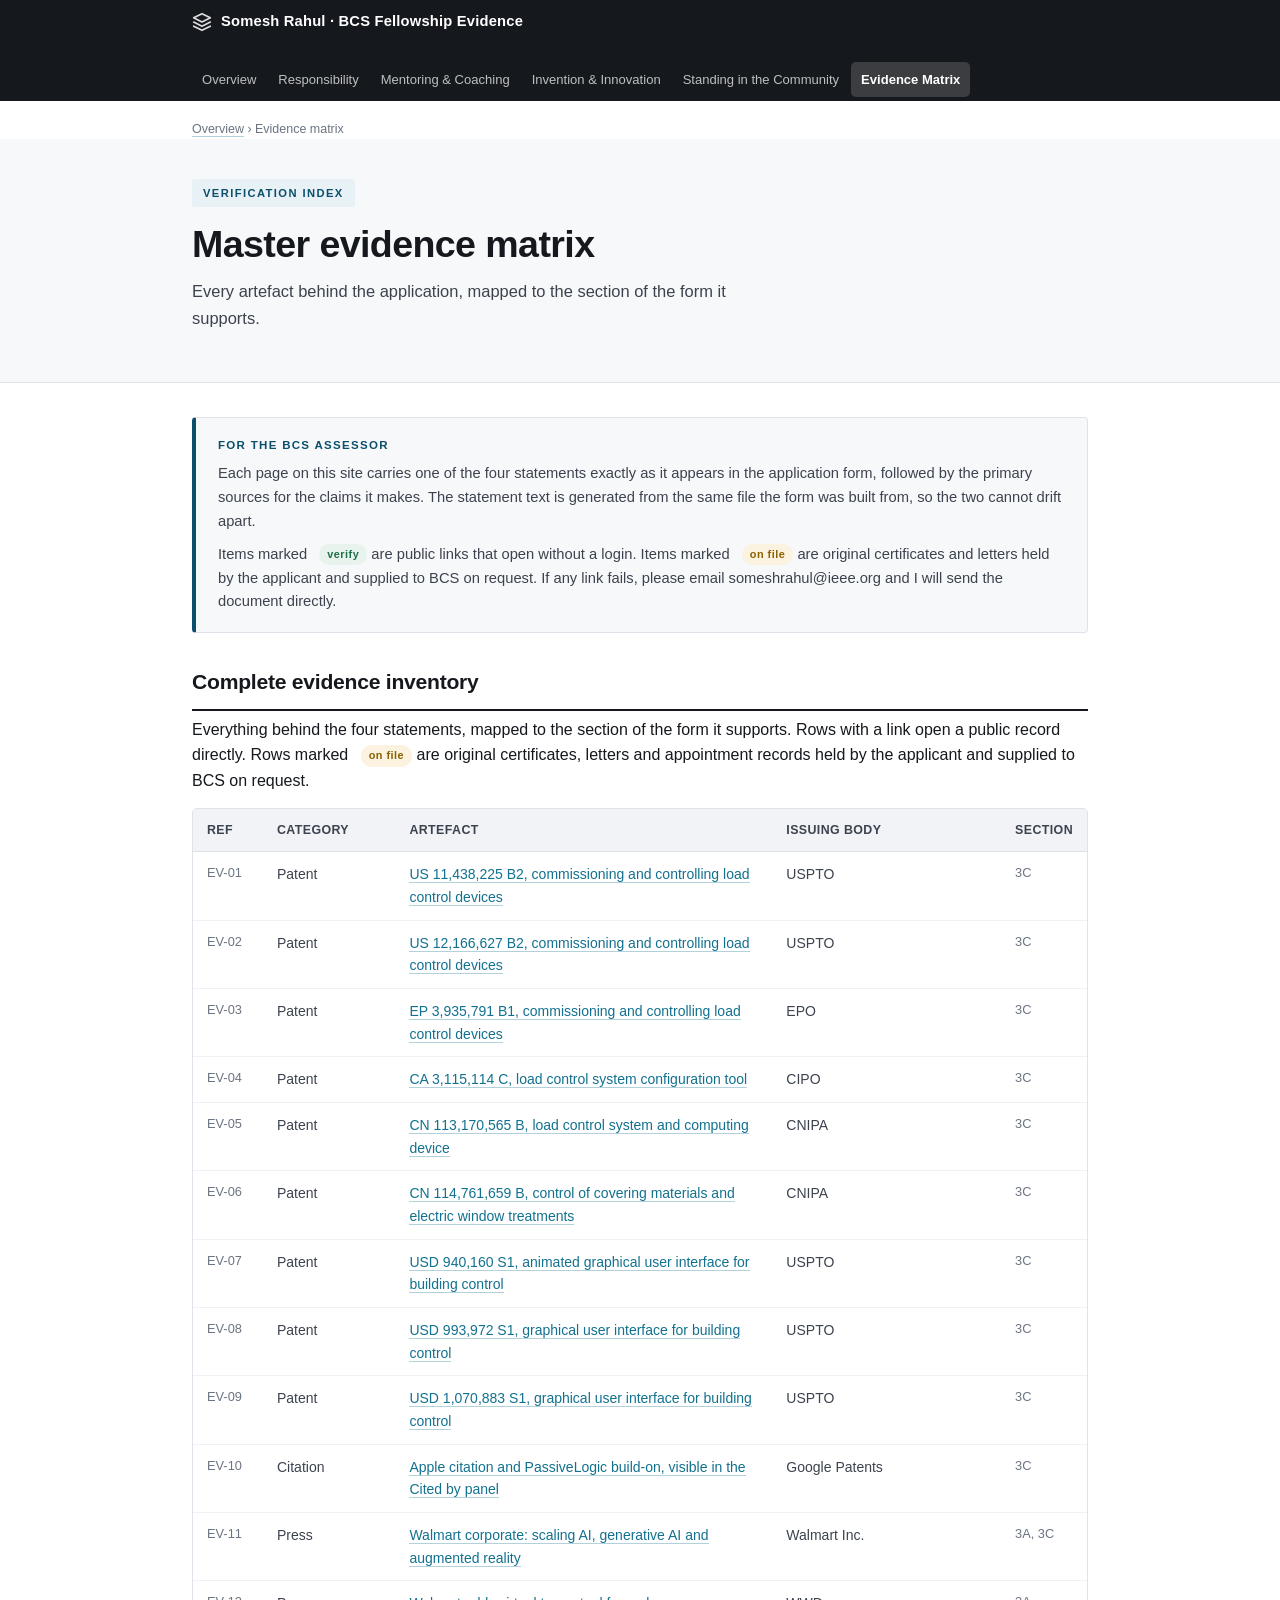
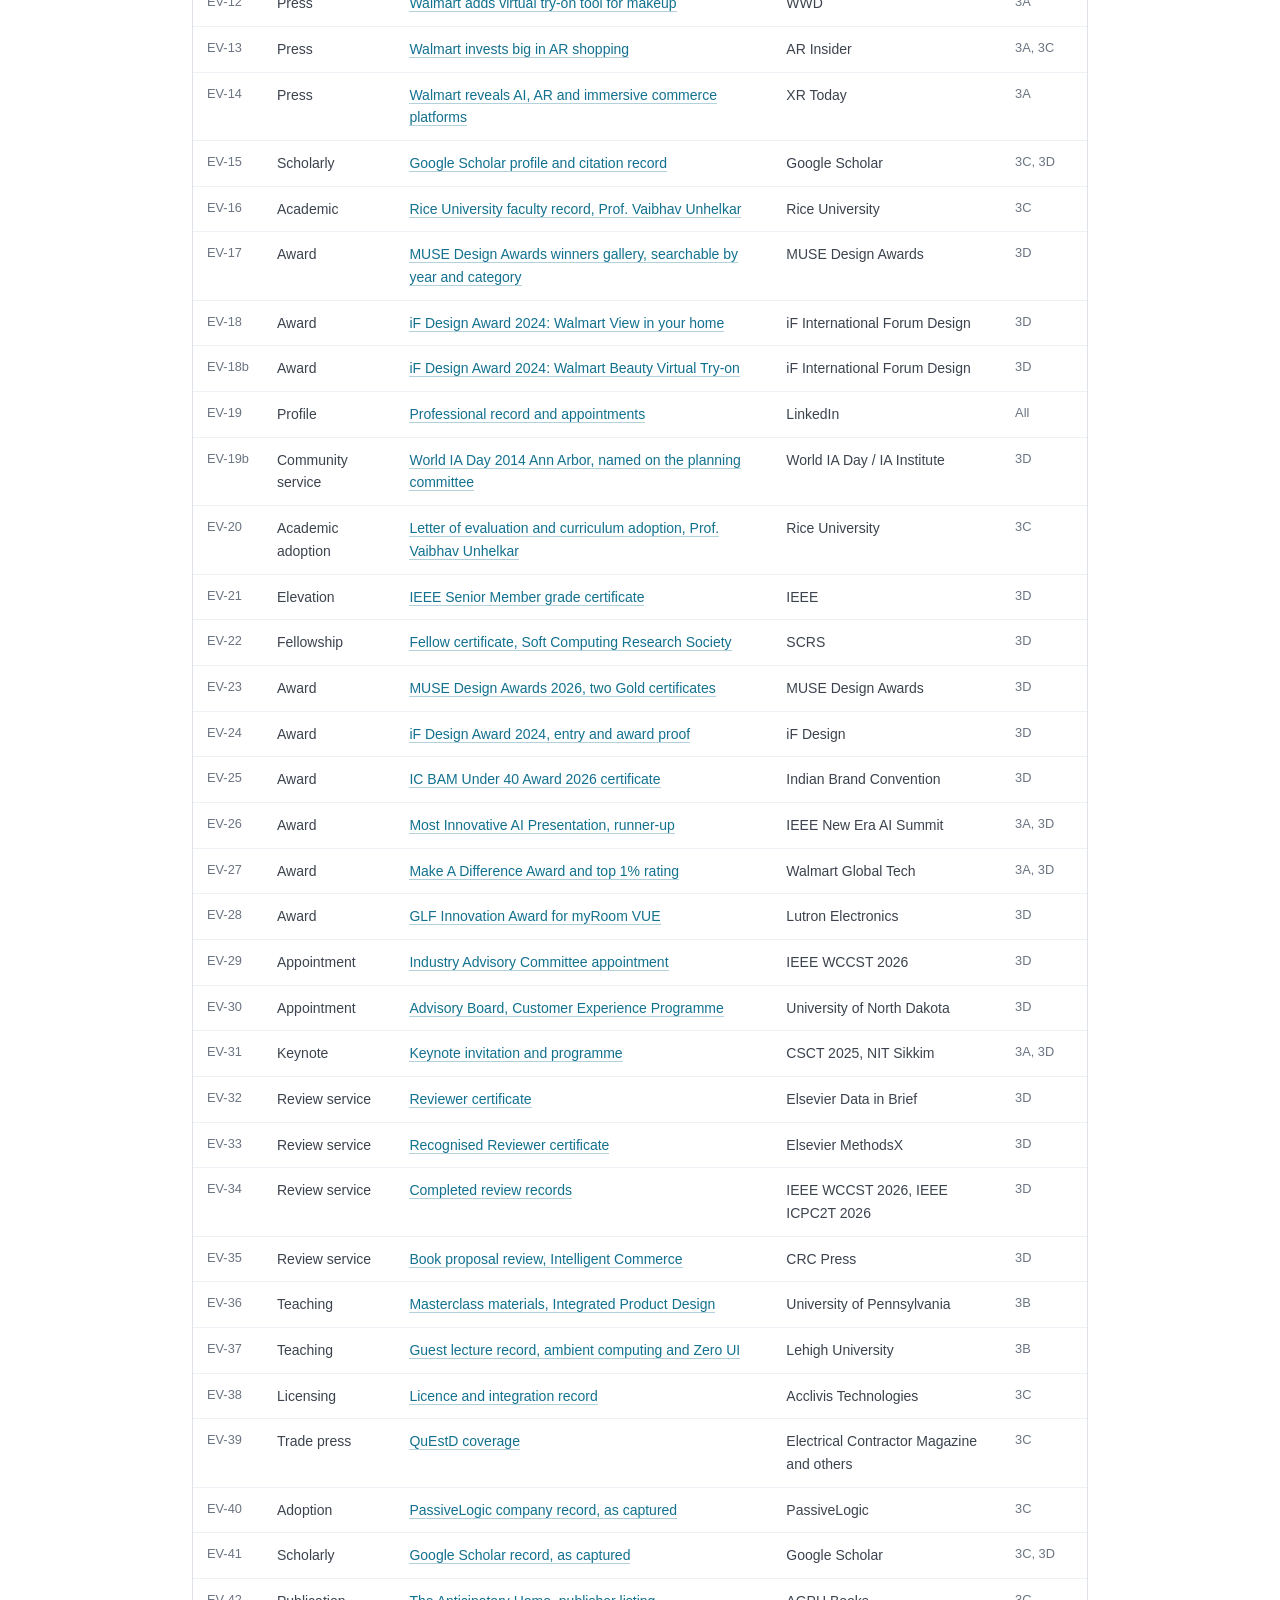
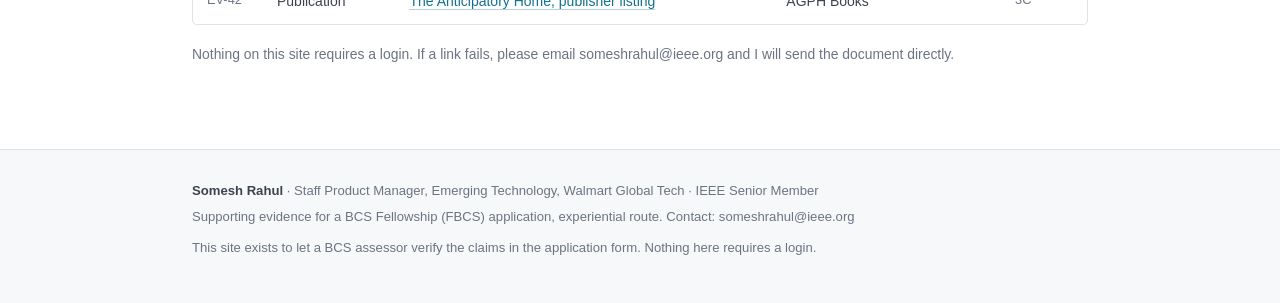
==== evidence-matrix.html @ e8fc7cc1 "Add files via upload" ====
<!DOCTYPE html>
<html lang="en-GB">
<head>
<meta charset="UTF-8">
<meta name="viewport" content="width=device-width, initial-scale=1">
<title>Evidence matrix &mdash; Somesh Rahul | BCS Fellowship Evidence</title>
<meta name="description" content="Supporting evidence for the BCS Fellowship (FBCS) application of Somesh Rahul, experiential route.">
<link rel="stylesheet" href="styles.css">
</head>
<body>
<header>
  <div class="nav">
    <a href="index.html" class="brand">
      <svg width="20" height="20" viewBox="0 0 24 24" fill="none" stroke="currentColor" stroke-width="2" stroke-linecap="round" stroke-linejoin="round"><path d="M12 2L2 7l10 5 10-5-10-5zM2 17l10 5 10-5M2 12l10 5 10-5"/></svg>
      Somesh Rahul &middot; BCS Fellowship Evidence
    </a>
    <ul class="navlinks">
        <li><a href="index.html">Overview</a></li>
        <li><a href="responsibility.html">Responsibility</a></li>
        <li><a href="mentoring.html">Mentoring &amp; Coaching</a></li>
        <li><a href="innovation.html">Invention &amp; Innovation</a></li>
        <li><a href="standing.html">Standing in the Community</a></li>
        <li><a href="evidence-matrix.html" class="active">Evidence Matrix</a></li>
    </ul>
  </div>
</header>
  <div class="wrap"><div class="crumb"><a href="index.html">Overview</a> &rsaquo; Evidence matrix</div></div>
<section class="hero">
  <div class="wrap">
    <span class="eyebrow">Verification index</span>
    <h1>Master evidence matrix</h1>
    <p class="lede">Every artefact behind the application, mapped to the section of the form it supports.</p>
    
    
  </div>
</section>

<main>
  <div class="wrap">
<div class="assessor">
  <h4>For the BCS assessor</h4>
  <p>Each page on this site carries one of the four statements exactly as it appears in the
  application form, followed by the primary sources for the claims it makes. The statement text is
  generated from the same file the form was built from, so the two cannot drift apart.</p>
  <p>Items marked <span class="pill live">verify</span> are public links that open without a login.
  Items marked <span class="pill hold">on file</span> are original certificates and letters held by the
  applicant and supplied to BCS on request. If any link fails, please email someshrahul@ieee.org and I will send the
  document directly.</p>
</div>
<h2>Complete evidence inventory</h2>
<p>Everything behind the four statements, mapped to the section of the form it supports. Rows with a
link open a public record directly. Rows marked <span class="pill hold">on file</span> are original
certificates, letters and appointment records held by the applicant and supplied to BCS on request.</p>
<div class="tablewrap">
  <table>
    <thead><tr><th>Ref</th><th>Category</th><th>Artefact</th><th>Issuing body</th><th>Section</th></tr></thead>
    <tbody>
      <tr><td class="ref">EV-01</td><td>Patent</td><td><a href="https://patents.google.com/patent/US11438225B2/en" rel="noopener">US 11,438,225 B2, commissioning and controlling load control devices</a></td><td>USPTO</td><td class="ref">3C</td></tr>
      <tr><td class="ref">EV-02</td><td>Patent</td><td><a href="https://patents.google.com/patent/US12166627B2/en" rel="noopener">US 12,166,627 B2, commissioning and controlling load control devices</a></td><td>USPTO</td><td class="ref">3C</td></tr>
      <tr><td class="ref">EV-03</td><td>Patent</td><td><a href="https://patents.google.com/patent/EP3935791B1/en" rel="noopener">EP 3,935,791 B1, commissioning and controlling load control devices</a></td><td>EPO</td><td class="ref">3C</td></tr>
      <tr><td class="ref">EV-04</td><td>Patent</td><td><a href="https://patents.google.com/patent/CA3115114C/en" rel="noopener">CA 3,115,114 C, load control system configuration tool</a></td><td>CIPO</td><td class="ref">3C</td></tr>
      <tr><td class="ref">EV-05</td><td>Patent</td><td><a href="https://patents.google.com/patent/CN113170565B/en" rel="noopener">CN 113,170,565 B, load control system and computing device</a></td><td>CNIPA</td><td class="ref">3C</td></tr>
      <tr><td class="ref">EV-06</td><td>Patent</td><td><a href="https://patents.google.com/patent/CN114761659B/en" rel="noopener">CN 114,761,659 B, control of covering materials and electric window treatments</a></td><td>CNIPA</td><td class="ref">3C</td></tr>
      <tr><td class="ref">EV-07</td><td>Patent</td><td><a href="https://patents.google.com/patent/USD940160S1/en" rel="noopener">USD 940,160 S1, animated graphical user interface for building control</a></td><td>USPTO</td><td class="ref">3C</td></tr>
      <tr><td class="ref">EV-08</td><td>Patent</td><td><a href="https://patents.google.com/patent/USD993972S1/en" rel="noopener">USD 993,972 S1, graphical user interface for building control</a></td><td>USPTO</td><td class="ref">3C</td></tr>
      <tr><td class="ref">EV-09</td><td>Patent</td><td><a href="https://patents.google.com/patent/USD1070883S1/en" rel="noopener">USD 1,070,883 S1, graphical user interface for building control</a></td><td>USPTO</td><td class="ref">3C</td></tr>
      <tr><td class="ref">EV-10</td><td>Citation</td><td><a href="https://patents.google.com/patent/US11438225B2/en" rel="noopener">Apple citation and PassiveLogic build-on, visible in the Cited by panel</a></td><td>Google Patents</td><td class="ref">3C</td></tr>
      <tr><td class="ref">EV-11</td><td>Press</td><td><a href="https://corporate.walmart.com/news/2024/10/09/walmart-reveals-plan-for-scaling-artificial-intelligence-generative-ai-augmented-reality-and-immersive-commerce-experiences" rel="noopener">Walmart corporate: scaling AI, generative AI and augmented reality</a></td><td>Walmart Inc.</td><td class="ref">3A, 3C</td></tr>
      <tr><td class="ref">EV-12</td><td>Press</td><td><a href="https://wwd.com/beauty-industry-news/beauty-features/walmart-virtual-try-on-tool-1235860064/" rel="noopener">Walmart adds virtual try-on tool for makeup</a></td><td>WWD</td><td class="ref">3A</td></tr>
      <tr><td class="ref">EV-13</td><td>Press</td><td><a href="https://arinsider.co/2024/07/24/walmart-invests-big-in-ar-shopping/" rel="noopener">Walmart invests big in AR shopping</a></td><td>AR Insider</td><td class="ref">3A, 3C</td></tr>
      <tr><td class="ref">EV-14</td><td>Press</td><td><a href="https://www.xrtoday.com/augmented-reality/walmart-reveals-ai-ar-and-immersive-commerce-platforms/" rel="noopener">Walmart reveals AI, AR and immersive commerce platforms</a></td><td>XR Today</td><td class="ref">3A</td></tr>
      <tr><td class="ref">EV-15</td><td>Scholarly</td><td><a href="https://scholar.google.com/citations?hl=en&amp;user=lOHi43kAAAAJ" rel="noopener">Google Scholar profile and citation record</a></td><td>Google Scholar</td><td class="ref">3C, 3D</td></tr>
      <tr><td class="ref">EV-16</td><td>Academic</td><td><a href="https://profiles.rice.edu/faculty/vaibhav-unhelkar" rel="noopener">Rice University faculty record, Prof. Vaibhav Unhelkar</a></td><td>Rice University</td><td class="ref">3C</td></tr>
      <tr><td class="ref">EV-17</td><td>Award</td><td><a href="https://design.museaward.com/winner.php" rel="noopener">MUSE Design Awards winners gallery, searchable by year and category</a></td><td>MUSE Design Awards</td><td class="ref">3D</td></tr>
      <tr><td class="ref">EV-18</td><td>Award</td><td><a href="https://ifdesign.com/en/winner-ranking/project/walmart-view-in-your-home/638773" rel="noopener">iF Design Award 2024: Walmart View in your home</a></td><td>iF International Forum Design</td><td class="ref">3D</td></tr>
      <tr><td class="ref">EV-18b</td><td>Award</td><td><a href="https://ifdesign.com/en/winner-ranking/project/walmart-beauty-virtual-try-on/640012" rel="noopener">iF Design Award 2024: Walmart Beauty Virtual Try-on</a></td><td>iF International Forum Design</td><td class="ref">3D</td></tr>
      <tr><td class="ref">EV-19</td><td>Profile</td><td><a href="https://www.linkedin.com/in/someshrahul" rel="noopener">Professional record and appointments</a></td><td>LinkedIn</td><td class="ref">All</td></tr>
      <tr><td class="ref">EV-19b</td><td>Community service</td><td><a href="https://worldiaday.org/events/ann-arbor/2014" rel="noopener">World IA Day 2014 Ann Arbor, named on the planning committee</a></td><td>World IA Day / IA Institute</td><td class="ref">3D</td></tr>
      <tr><td class="ref">EV-20</td><td>Academic adoption</td><td><a href="evidence/rice-unhelkar-letter.pdf">Letter of evaluation and curriculum adoption, Prof. Vaibhav Unhelkar</a></td><td>Rice University</td><td class="ref">3C</td></tr>
      <tr><td class="ref">EV-21</td><td>Elevation</td><td><a href="evidence/ieee-senior-member.pdf">IEEE Senior Member grade certificate</a></td><td>IEEE</td><td class="ref">3D</td></tr>
      <tr><td class="ref">EV-22</td><td>Fellowship</td><td><a href="evidence/scrs-fellow.pdf">Fellow certificate, Soft Computing Research Society</a></td><td>SCRS</td><td class="ref">3D</td></tr>
      <tr><td class="ref">EV-23</td><td>Award</td><td><a href="evidence/muse-2026-certificates.pdf">MUSE Design Awards 2026, two Gold certificates</a></td><td>MUSE Design Awards</td><td class="ref">3D</td></tr>
      <tr><td class="ref">EV-24</td><td>Award</td><td><a href="evidence/if-2024-award.pdf">iF Design Award 2024, entry and award proof</a></td><td>iF Design</td><td class="ref">3D</td></tr>
      <tr><td class="ref">EV-25</td><td>Award</td><td><a href="evidence/icbam-under40.pdf">IC BAM Under 40 Award 2026 certificate</a></td><td>Indian Brand Convention</td><td class="ref">3D</td></tr>
      <tr><td class="ref">EV-26</td><td>Award</td><td><a href="evidence/ieee-summit-2025.pdf">Most Innovative AI Presentation, runner-up</a></td><td>IEEE New Era AI Summit</td><td class="ref">3A, 3D</td></tr>
      <tr><td class="ref">EV-27</td><td>Award</td><td><a href="evidence/walmart-mada.pdf">Make A Difference Award and top 1% rating</a></td><td>Walmart Global Tech</td><td class="ref">3A, 3D</td></tr>
      <tr><td class="ref">EV-28</td><td>Award</td><td><a href="evidence/lutron-glf.pdf">GLF Innovation Award for myRoom VUE</a></td><td>Lutron Electronics</td><td class="ref">3D</td></tr>
      <tr><td class="ref">EV-29</td><td>Appointment</td><td><a href="evidence/wccst-appointment.pdf">Industry Advisory Committee appointment</a></td><td>IEEE WCCST 2026</td><td class="ref">3D</td></tr>
      <tr><td class="ref">EV-30</td><td>Appointment</td><td><a href="evidence/und-advisory.pdf">Advisory Board, Customer Experience Programme</a></td><td>University of North Dakota</td><td class="ref">3D</td></tr>
      <tr><td class="ref">EV-31</td><td>Keynote</td><td><a href="evidence/csct-2025-keynote.pdf">Keynote invitation and programme</a></td><td>CSCT 2025, NIT Sikkim</td><td class="ref">3A, 3D</td></tr>
      <tr><td class="ref">EV-32</td><td>Review service</td><td><a href="evidence/elsevier-dib.pdf">Reviewer certificate</a></td><td>Elsevier Data in Brief</td><td class="ref">3D</td></tr>
      <tr><td class="ref">EV-33</td><td>Review service</td><td><a href="evidence/elsevier-methodsx.pdf">Recognised Reviewer certificate</a></td><td>Elsevier MethodsX</td><td class="ref">3D</td></tr>
      <tr><td class="ref">EV-34</td><td>Review service</td><td><a href="evidence/ieee-reviews.pdf">Completed review records</a></td><td>IEEE WCCST 2026, IEEE ICPC2T 2026</td><td class="ref">3D</td></tr>
      <tr><td class="ref">EV-35</td><td>Review service</td><td><a href="evidence/crc-press-review.pdf">Book proposal review, Intelligent Commerce</a></td><td>CRC Press</td><td class="ref">3D</td></tr>
      <tr><td class="ref">EV-36</td><td>Teaching</td><td><a href="evidence/upenn-masterclass.pdf">Masterclass materials, Integrated Product Design</a></td><td>University of Pennsylvania</td><td class="ref">3B</td></tr>
      <tr><td class="ref">EV-37</td><td>Teaching</td><td><a href="evidence/lehigh-lecture.pdf">Guest lecture record, ambient computing and Zero UI</a></td><td>Lehigh University</td><td class="ref">3B</td></tr>
      <tr><td class="ref">EV-38</td><td>Licensing</td><td><a href="evidence/acclivis-licence.pdf">Licence and integration record</a></td><td>Acclivis Technologies</td><td class="ref">3C</td></tr>
      <tr><td class="ref">EV-39</td><td>Trade press</td><td><a href="evidence/questd-coverage.pdf">QuEstD coverage</a></td><td>Electrical Contractor Magazine and others</td><td class="ref">3C</td></tr>
      <tr><td class="ref">EV-40</td><td>Adoption</td><td><a href="evidence/passivelogic-adoption.pdf">PassiveLogic company record, as captured</a></td><td>PassiveLogic</td><td class="ref">3C</td></tr>
      <tr><td class="ref">EV-41</td><td>Scholarly</td><td><a href="evidence/google-scholar.pdf">Google Scholar record, as captured</a></td><td>Google Scholar</td><td class="ref">3C, 3D</td></tr>
      <tr><td class="ref">EV-42</td><td>Publication</td><td><a href="evidence/anticipatory-home-book.pdf">The Anticipatory Home, publisher listing</a></td><td>AGPH Books</td><td class="ref">3C</td></tr>
    </tbody>
  </table>
</div>
<p class="note">Nothing on this site requires a login. If a link fails, please email someshrahul@ieee.org
and I will send the document directly.</p>

  </div>
</main>
<footer>
  <div class="wrap">
    <p><strong>Somesh Rahul</strong> &middot; Staff Product Manager, Emerging Technology, Walmart Global Tech &middot; IEEE Senior Member</p>
    <p>Supporting evidence for a BCS Fellowship (FBCS) application, experiential route. Contact: someshrahul@ieee.org</p>
    <p style="margin-top:9px">This site exists to let a BCS assessor verify the claims in the application form. Nothing here requires a login.</p>
  </div>
</footer>
</body>
</html>
---- styles.css ----
:root{
  --ink:#15181d; --ink-2:#3c434e; --muted:#6b7482;
  --line:#dfe3e9; --line-2:#eef1f5;
  --bg:#ffffff; --bg-2:#f7f8fa; --bg-3:#f1f3f7;
  --accent:#0b4f6c; --accent-2:#12718f; --accent-soft:#e8f1f5;
  --ok:#1f6f4a; --ok-soft:#e7f3ec;
  --warn:#8a6100; --warn-soft:#fbf2df;
  --max:940px;
}
*{box-sizing:border-box;margin:0;padding:0}
html{-webkit-text-size-adjust:100%}
body{
  font-family:-apple-system,BlinkMacSystemFont,"Segoe UI","Helvetica Neue",Arial,sans-serif;
  color:var(--ink); background:var(--bg);
  font-size:16px; line-height:1.62; -webkit-font-smoothing:antialiased;
}
a{color:var(--accent-2);text-decoration:none;border-bottom:1px solid rgba(18,113,143,.32)}
a:hover{border-bottom-color:var(--accent-2)}

/* ---------- header / nav ---------- */
header{background:var(--ink);color:#fff;position:sticky;top:0;z-index:50}
.nav{max-width:var(--max);margin:0 auto;padding:0 22px;display:flex;align-items:center;
  justify-content:space-between;gap:18px;flex-wrap:wrap;min-height:56px}
.brand{color:#fff;font-weight:600;font-size:.92rem;letter-spacing:.2px;border:0;
  display:flex;align-items:center;gap:9px;padding:10px 0}
.brand svg{opacity:.85;flex:none}
.navlinks{list-style:none;display:flex;flex-wrap:wrap;gap:2px;padding-bottom:4px}
.navlinks a{color:rgba(255,255,255,.72);border:0;font-size:.815rem;padding:7px 10px;
  border-radius:5px;display:block;white-space:nowrap}
.navlinks a:hover{color:#fff;background:rgba(255,255,255,.09)}
.navlinks a.active{color:#fff;background:rgba(255,255,255,.16);font-weight:600}

/* ---------- page furniture ---------- */
.wrap{max-width:var(--max);margin:0 auto;padding:0 22px}
.crumb{font-size:.78rem;color:var(--muted);padding:18px 0 0}
.crumb a{color:var(--muted)}
main{padding-bottom:64px}

.hero{background:var(--bg-2);border-bottom:1px solid var(--line);padding:40px 0 36px;margin-bottom:34px}
.hero .wrap{max-width:var(--max)}
.eyebrow{display:inline-block;font-size:.7rem;font-weight:700;letter-spacing:1.4px;
  text-transform:uppercase;color:var(--accent);background:var(--accent-soft);
  padding:5px 11px;border-radius:3px;margin-bottom:16px}
h1{font-size:2.35rem;line-height:1.14;font-weight:650;letter-spacing:-.6px;margin-bottom:12px}
.hero p.lede{font-size:1.03rem;color:var(--ink-2);max-width:66ch}
.hero p.sub{font-size:.9rem;color:var(--muted);margin-top:12px;max-width:70ch}

h2{font-size:1.32rem;font-weight:650;letter-spacing:-.25px;margin:40px 0 6px;
  padding-bottom:9px;border-bottom:2px solid var(--ink)}
h2:first-of-type{margin-top:0}
h3{font-size:1.02rem;font-weight:650;margin:26px 0 8px}
p{margin-bottom:14px}
.note{font-size:.87rem;color:var(--muted);margin:-2px 0 20px}

/* ---------- assessor strip ---------- */
.assessor{border:1px solid var(--line);border-left:4px solid var(--accent);
  background:var(--bg-2);padding:18px 22px;border-radius:4px;margin-bottom:32px}
.assessor h4{font-size:.72rem;letter-spacing:1.3px;text-transform:uppercase;
  color:var(--accent);margin-bottom:8px;font-weight:700}
.assessor p{font-size:.92rem;margin-bottom:0;color:var(--ink-2)}
.assessor p + p{margin-top:9px}

/* ---------- badges / stats ---------- */
.badges{display:flex;flex-wrap:wrap;gap:7px;margin-top:20px}
.badge{font-size:.755rem;background:#fff;border:1px solid var(--line);
  color:var(--ink-2);padding:5px 11px;border-radius:20px;white-space:nowrap}
.stats{display:grid;grid-template-columns:repeat(auto-fit,minmax(150px,1fr));
  gap:1px;background:var(--line);border:1px solid var(--line);border-radius:4px;
  overflow:hidden;margin:0 0 34px}
.stat{background:#fff;padding:20px 16px;text-align:center}
.stat b{display:block;font-size:1.55rem;font-weight:650;color:var(--accent);letter-spacing:-.5px}
.stat span{display:block;font-size:.755rem;color:var(--muted);margin-top:5px;line-height:1.42}

/* ---------- STAR statement box ---------- */
.star{border:1px solid var(--line);border-radius:5px;overflow:hidden;margin-bottom:12px}
.star-head{background:var(--ink);color:#fff;padding:11px 20px;font-size:.75rem;
  letter-spacing:1.2px;text-transform:uppercase;font-weight:700;
  display:flex;justify-content:space-between;gap:12px;flex-wrap:wrap}
.star-head span{font-weight:400;letter-spacing:.4px;text-transform:none;
  color:rgba(255,255,255,.62);font-size:.78rem}
.star-body{padding:6px 22px 20px}
.star-body h5{font-size:.71rem;letter-spacing:1.3px;text-transform:uppercase;
  color:var(--accent);font-weight:700;margin:20px 0 7px}
.star-body p{margin-bottom:11px;font-size:.955rem;color:var(--ink-2)}
.star-body p:last-child{margin-bottom:0}

/* ---------- cards ---------- */
.cards{display:grid;grid-template-columns:repeat(2,1fr);gap:16px;margin-bottom:8px}
@media (max-width:700px){.cards{grid-template-columns:1fr}}
.card{border:1px solid var(--line);border-radius:5px;padding:20px;display:flex;
  flex-direction:column;justify-content:space-between;background:#fff}
.card .tag{font-size:.68rem;font-weight:700;letter-spacing:1.1px;text-transform:uppercase;color:var(--accent)}
.card h3{margin:7px 0 9px;font-size:1.08rem}
.card p{font-size:.895rem;color:var(--ink-2);margin-bottom:16px}
.btn{display:inline-block;background:var(--ink);color:#fff;border:0;font-size:.8rem;
  font-weight:600;padding:9px 15px;border-radius:4px;align-self:flex-start}
.btn:hover{background:var(--accent);color:#fff}

/* ---------- tables ---------- */
.tablewrap{overflow-x:auto;border:1px solid var(--line);border-radius:5px;margin-bottom:20px}
table{border-collapse:collapse;width:100%;min-width:640px;font-size:.875rem}
th{background:var(--bg-3);text-align:left;font-weight:650;padding:11px 14px;
  border-bottom:1px solid var(--line);white-space:nowrap;font-size:.775rem;
  letter-spacing:.4px;text-transform:uppercase;color:var(--ink-2)}
td{padding:11px 14px;border-bottom:1px solid var(--line-2);vertical-align:top;color:var(--ink-2)}
tr:last-child td{border-bottom:0}
tr:hover td{background:var(--bg-2)}
td.ref{font-variant-numeric:tabular-nums;white-space:nowrap;color:var(--muted);font-size:.8rem}

/* ---------- evidence list ---------- */
ul.ev{list-style:none;margin-bottom:20px}
ul.ev li{padding:11px 0 11px 26px;border-bottom:1px solid var(--line-2);position:relative;font-size:.925rem}
ul.ev li:last-child{border-bottom:0}
ul.ev li:before{content:"";position:absolute;left:6px;top:1.05em;width:6px;height:6px;
  border-radius:50%;background:var(--accent-2)}
ul.ev li.pending:before{background:#c9ced6}
.pill{display:inline-block;font-size:.68rem;font-weight:700;letter-spacing:.5px;
  padding:2px 8px;border-radius:11px;margin-left:8px;vertical-align:1px;white-space:nowrap}
.pill.live{background:var(--ok-soft);color:var(--ok)}
.pill.file{background:var(--accent-soft);color:var(--accent)}
.pill.hold{background:var(--warn-soft);color:var(--warn)}

ul.plain{margin:0 0 18px 20px}
ul.plain li{margin-bottom:7px;font-size:.94rem;color:var(--ink-2)}

footer{border-top:1px solid var(--line);background:var(--bg-2);padding:30px 0 40px;
  font-size:.82rem;color:var(--muted)}
footer strong{color:var(--ink-2)}
footer p{margin-bottom:5px}

@media (max-width:640px){
  h1{font-size:1.75rem}
  .hero{padding:28px 0 26px}
  body{font-size:15px}
  .star-body{padding:6px 16px 18px}
}
@media print{
  header,footer,.btn{display:none}
  body{font-size:11pt}
  a{color:var(--ink);border:0}
  .star,.tablewrap{break-inside:avoid}
}
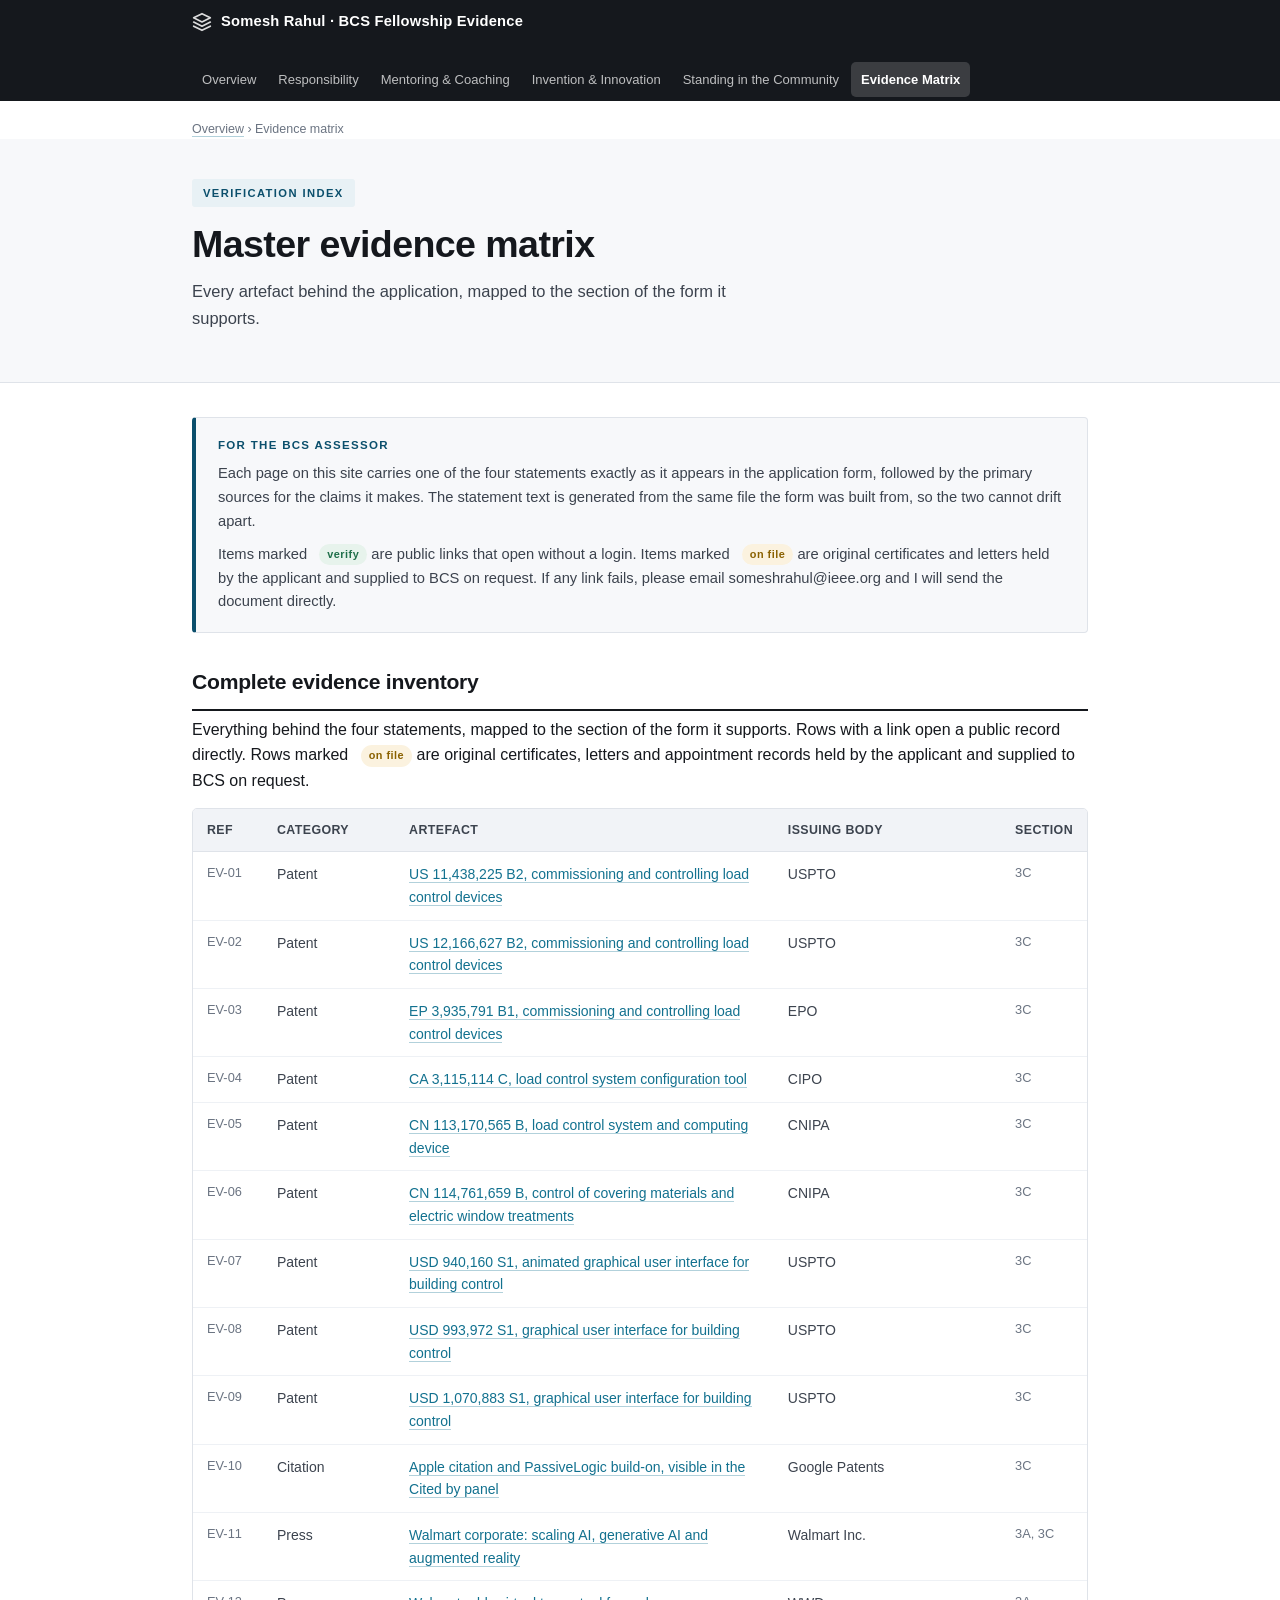
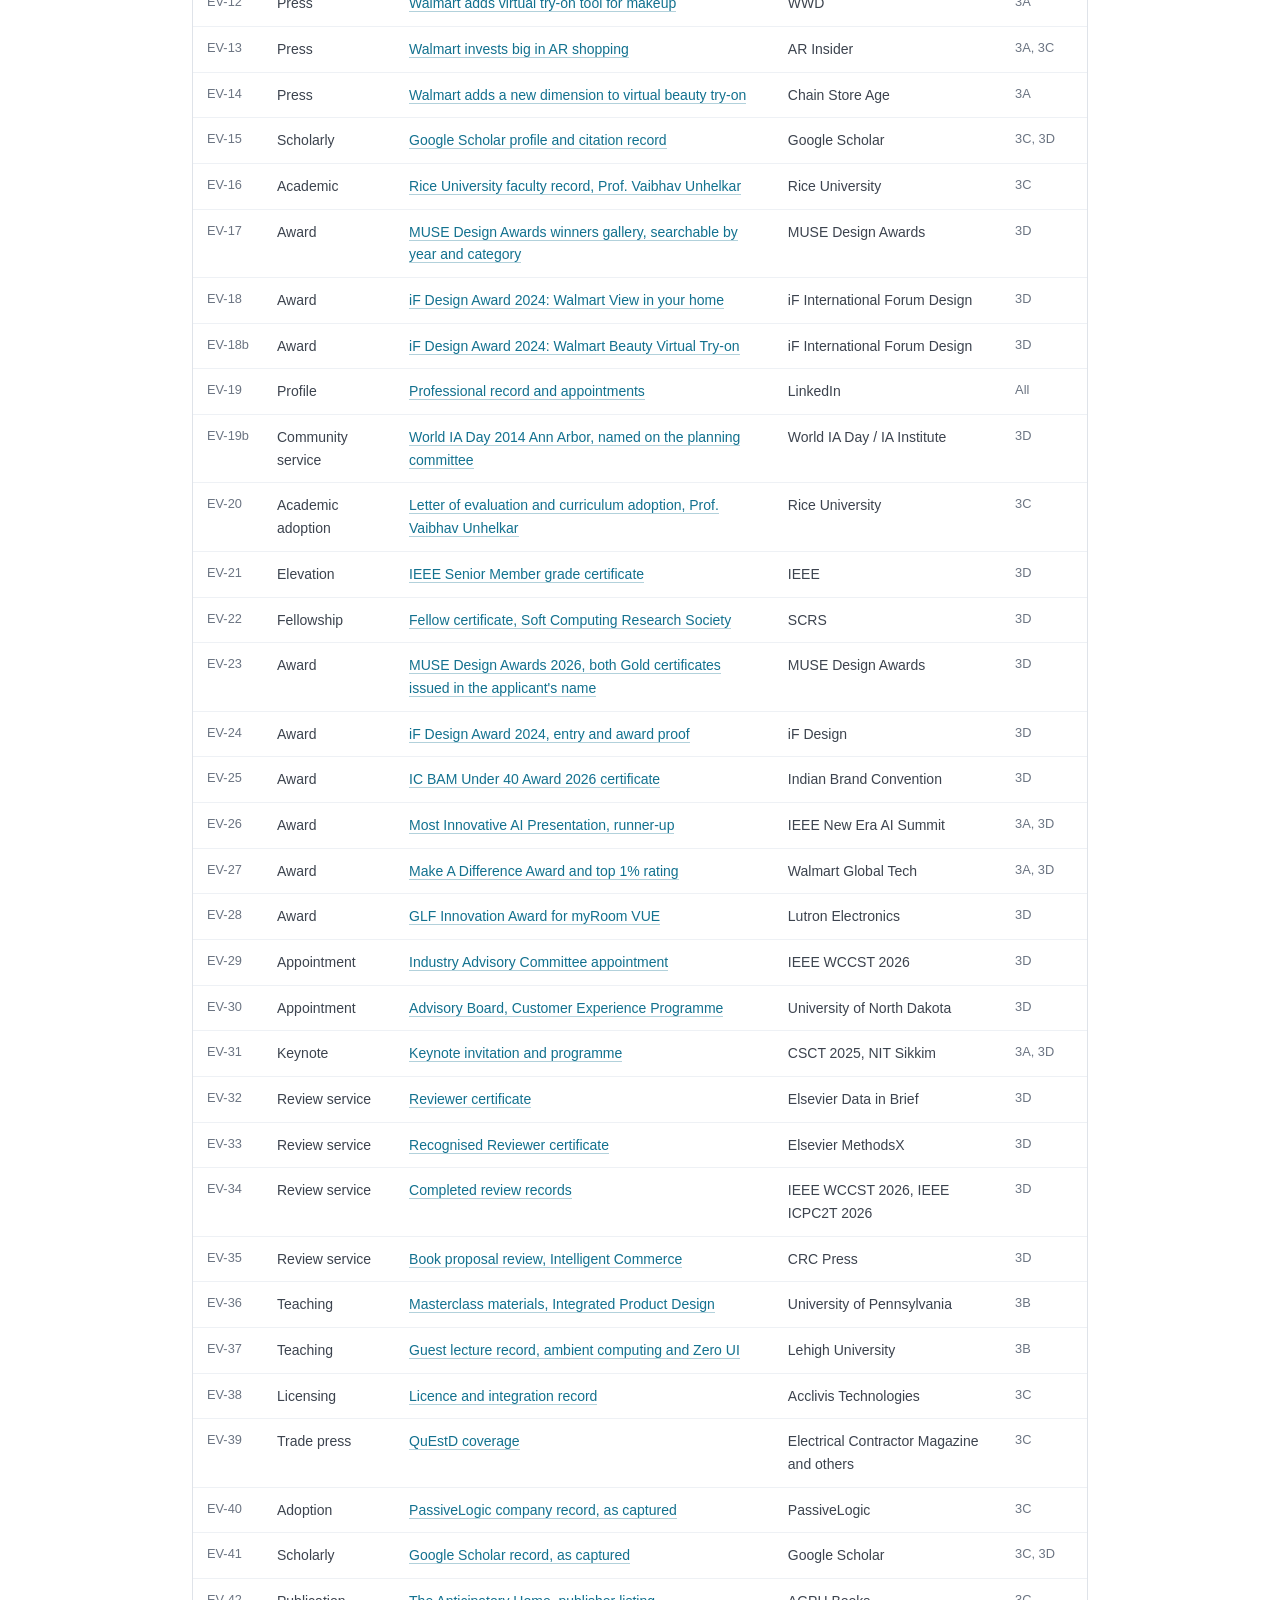
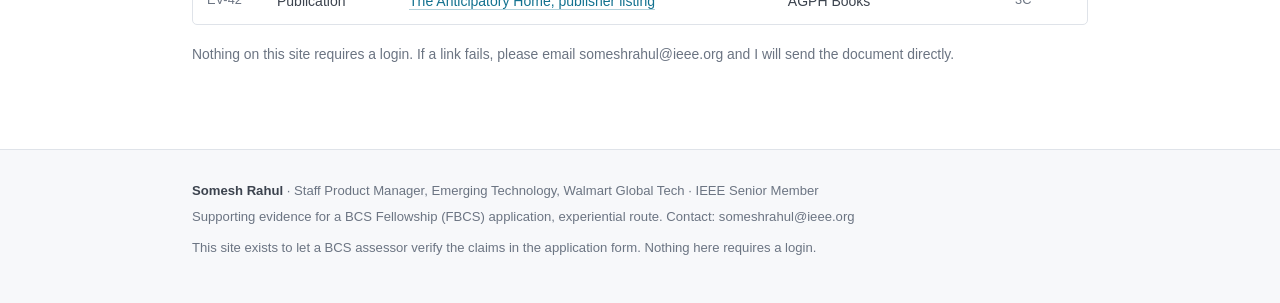
==== commit a8a3cc49: "Add files via upload" ====
--- a/evidence-matrix.html
+++ b/evidence-matrix.html
@@ -26,11 +26,14 @@
 </header>
   <div class="wrap"><div class="crumb"><a href="index.html">Overview</a> &rsaquo; Evidence matrix</div></div>
 <section class="hero">
-  <div class="wrap">
+  <div class="wrap ">
+    <div class="hero-text">
     <span class="eyebrow">Verification index</span>
     <h1>Master evidence matrix</h1>
     <p class="lede">Every artefact behind the application, mapped to the section of the form it supports.</p>
     
+    
+    </div>
     
   </div>
 </section>
@@ -68,7 +71,7 @@
       <tr><td class="ref">EV-11</td><td>Press</td><td><a href="https://corporate.walmart.com/news/2024/10/09/walmart-reveals-plan-for-scaling-artificial-intelligence-generative-ai-augmented-reality-and-immersive-commerce-experiences" rel="noopener">Walmart corporate: scaling AI, generative AI and augmented reality</a></td><td>Walmart Inc.</td><td class="ref">3A, 3C</td></tr>
       <tr><td class="ref">EV-12</td><td>Press</td><td><a href="https://wwd.com/beauty-industry-news/beauty-features/walmart-virtual-try-on-tool-1235860064/" rel="noopener">Walmart adds virtual try-on tool for makeup</a></td><td>WWD</td><td class="ref">3A</td></tr>
       <tr><td class="ref">EV-13</td><td>Press</td><td><a href="https://arinsider.co/2024/07/24/walmart-invests-big-in-ar-shopping/" rel="noopener">Walmart invests big in AR shopping</a></td><td>AR Insider</td><td class="ref">3A, 3C</td></tr>
-      <tr><td class="ref">EV-14</td><td>Press</td><td><a href="https://www.xrtoday.com/augmented-reality/walmart-reveals-ai-ar-and-immersive-commerce-platforms/" rel="noopener">Walmart reveals AI, AR and immersive commerce platforms</a></td><td>XR Today</td><td class="ref">3A</td></tr>
+      <tr><td class="ref">EV-14</td><td>Press</td><td><a href="https://chainstoreage.com/walmart-adds-new-dimension-virtual-beauty-try" rel="noopener">Walmart adds a new dimension to virtual beauty try-on</a></td><td>Chain Store Age</td><td class="ref">3A</td></tr>
       <tr><td class="ref">EV-15</td><td>Scholarly</td><td><a href="https://scholar.google.com/citations?hl=en&amp;user=lOHi43kAAAAJ" rel="noopener">Google Scholar profile and citation record</a></td><td>Google Scholar</td><td class="ref">3C, 3D</td></tr>
       <tr><td class="ref">EV-16</td><td>Academic</td><td><a href="https://profiles.rice.edu/faculty/vaibhav-unhelkar" rel="noopener">Rice University faculty record, Prof. Vaibhav Unhelkar</a></td><td>Rice University</td><td class="ref">3C</td></tr>
       <tr><td class="ref">EV-17</td><td>Award</td><td><a href="https://design.museaward.com/winner.php" rel="noopener">MUSE Design Awards winners gallery, searchable by year and category</a></td><td>MUSE Design Awards</td><td class="ref">3D</td></tr>
@@ -79,7 +82,7 @@
       <tr><td class="ref">EV-20</td><td>Academic adoption</td><td><a href="evidence/rice-unhelkar-letter.pdf">Letter of evaluation and curriculum adoption, Prof. Vaibhav Unhelkar</a></td><td>Rice University</td><td class="ref">3C</td></tr>
       <tr><td class="ref">EV-21</td><td>Elevation</td><td><a href="evidence/ieee-senior-member.pdf">IEEE Senior Member grade certificate</a></td><td>IEEE</td><td class="ref">3D</td></tr>
       <tr><td class="ref">EV-22</td><td>Fellowship</td><td><a href="evidence/scrs-fellow.pdf">Fellow certificate, Soft Computing Research Society</a></td><td>SCRS</td><td class="ref">3D</td></tr>
-      <tr><td class="ref">EV-23</td><td>Award</td><td><a href="evidence/muse-2026-certificates.pdf">MUSE Design Awards 2026, two Gold certificates</a></td><td>MUSE Design Awards</td><td class="ref">3D</td></tr>
+      <tr><td class="ref">EV-23</td><td>Award</td><td><a href="evidence/muse-2026-certificates.pdf">MUSE Design Awards 2026, both Gold certificates issued in the applicant's name</a></td><td>MUSE Design Awards</td><td class="ref">3D</td></tr>
       <tr><td class="ref">EV-24</td><td>Award</td><td><a href="evidence/if-2024-award.pdf">iF Design Award 2024, entry and award proof</a></td><td>iF Design</td><td class="ref">3D</td></tr>
       <tr><td class="ref">EV-25</td><td>Award</td><td><a href="evidence/icbam-under40.pdf">IC BAM Under 40 Award 2026 certificate</a></td><td>Indian Brand Convention</td><td class="ref">3D</td></tr>
       <tr><td class="ref">EV-26</td><td>Award</td><td><a href="evidence/ieee-summit-2025.pdf">Most Innovative AI Presentation, runner-up</a></td><td>IEEE New Era AI Summit</td><td class="ref">3A, 3D</td></tr>
--- a/styles.css
+++ b/styles.css
@@ -8,6 +8,7 @@
   --max:940px;
 }
 *{box-sizing:border-box;margin:0;padding:0}
+html,body{max-width:100%;overflow-x:hidden}
 html{-webkit-text-size-adjust:100%}
 body{
   font-family:-apple-system,BlinkMacSystemFont,"Segoe UI","Helvetica Neue",Arial,sans-serif;
@@ -24,11 +25,23 @@
 .brand{color:#fff;font-weight:600;font-size:.92rem;letter-spacing:.2px;border:0;
   display:flex;align-items:center;gap:9px;padding:10px 0}
 .brand svg{opacity:.85;flex:none}
-.navlinks{list-style:none;display:flex;flex-wrap:wrap;gap:2px;padding-bottom:4px}
+.navlinks{list-style:none;display:flex;flex-wrap:wrap;gap:2px;padding-bottom:4px;min-width:0}
 .navlinks a{color:rgba(255,255,255,.72);border:0;font-size:.815rem;padding:7px 10px;
   border-radius:5px;display:block;white-space:nowrap}
 .navlinks a:hover{color:#fff;background:rgba(255,255,255,.09)}
 .navlinks a.active{color:#fff;background:rgba(255,255,255,.16);font-weight:600}
+
+/* ---------- hero portrait ---------- */
+.hero .wrap.hero-split{display:flex;align-items:center;gap:34px}
+.hero-split .hero-text{flex:1 1 auto;min-width:0}
+.portrait{flex:0 0 auto;width:168px;height:168px;border-radius:50%;overflow:hidden;
+  border:4px solid #fff;box-shadow:0 2px 14px rgba(21,24,29,.14)}
+.portrait img{width:100%;height:100%;object-fit:cover;display:block}
+@media (max-width:720px){
+  .hero .wrap.hero-split{flex-direction:column-reverse;align-items:flex-start;gap:20px}
+  .portrait{width:112px;height:112px;border-width:3px}
+}
+@media print{ .portrait{width:110px;height:110px;box-shadow:none} }
 
 /* ---------- page furniture ---------- */
 .wrap{max-width:var(--max);margin:0 auto;padding:0 22px}
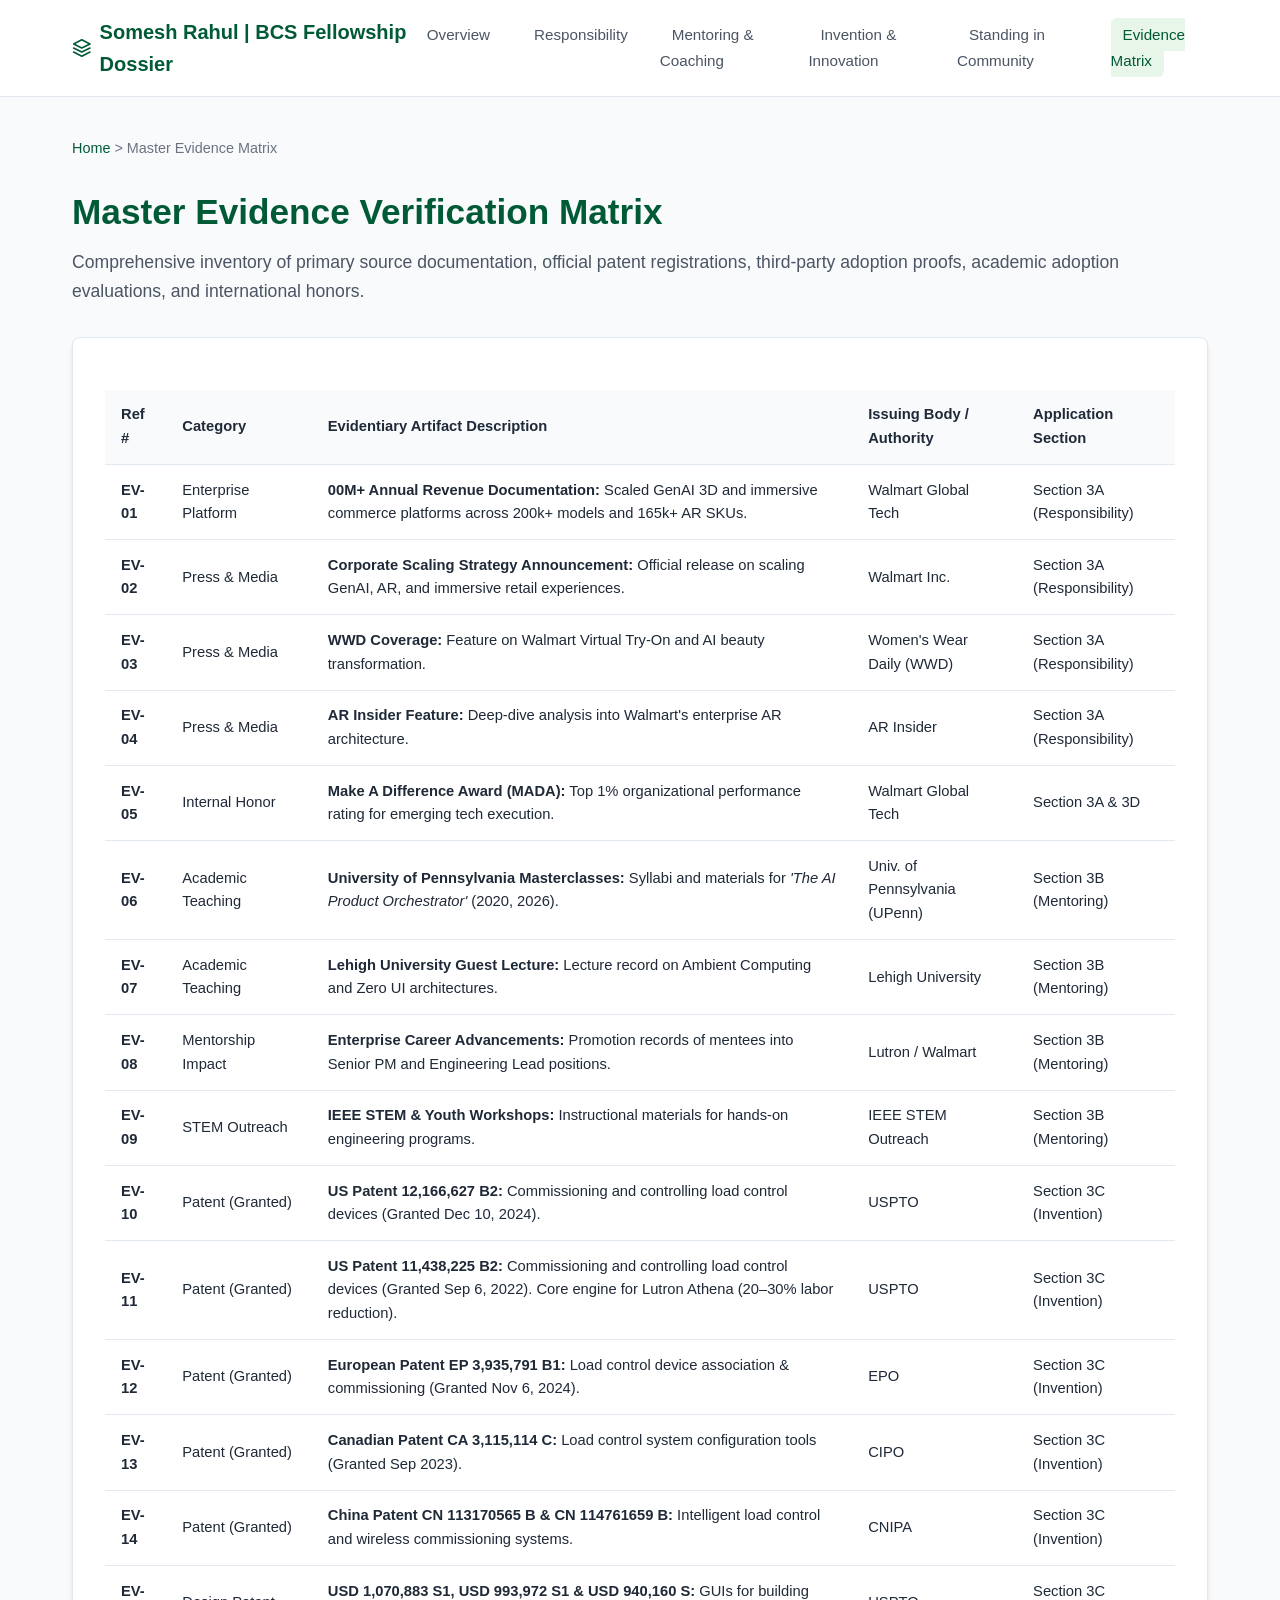
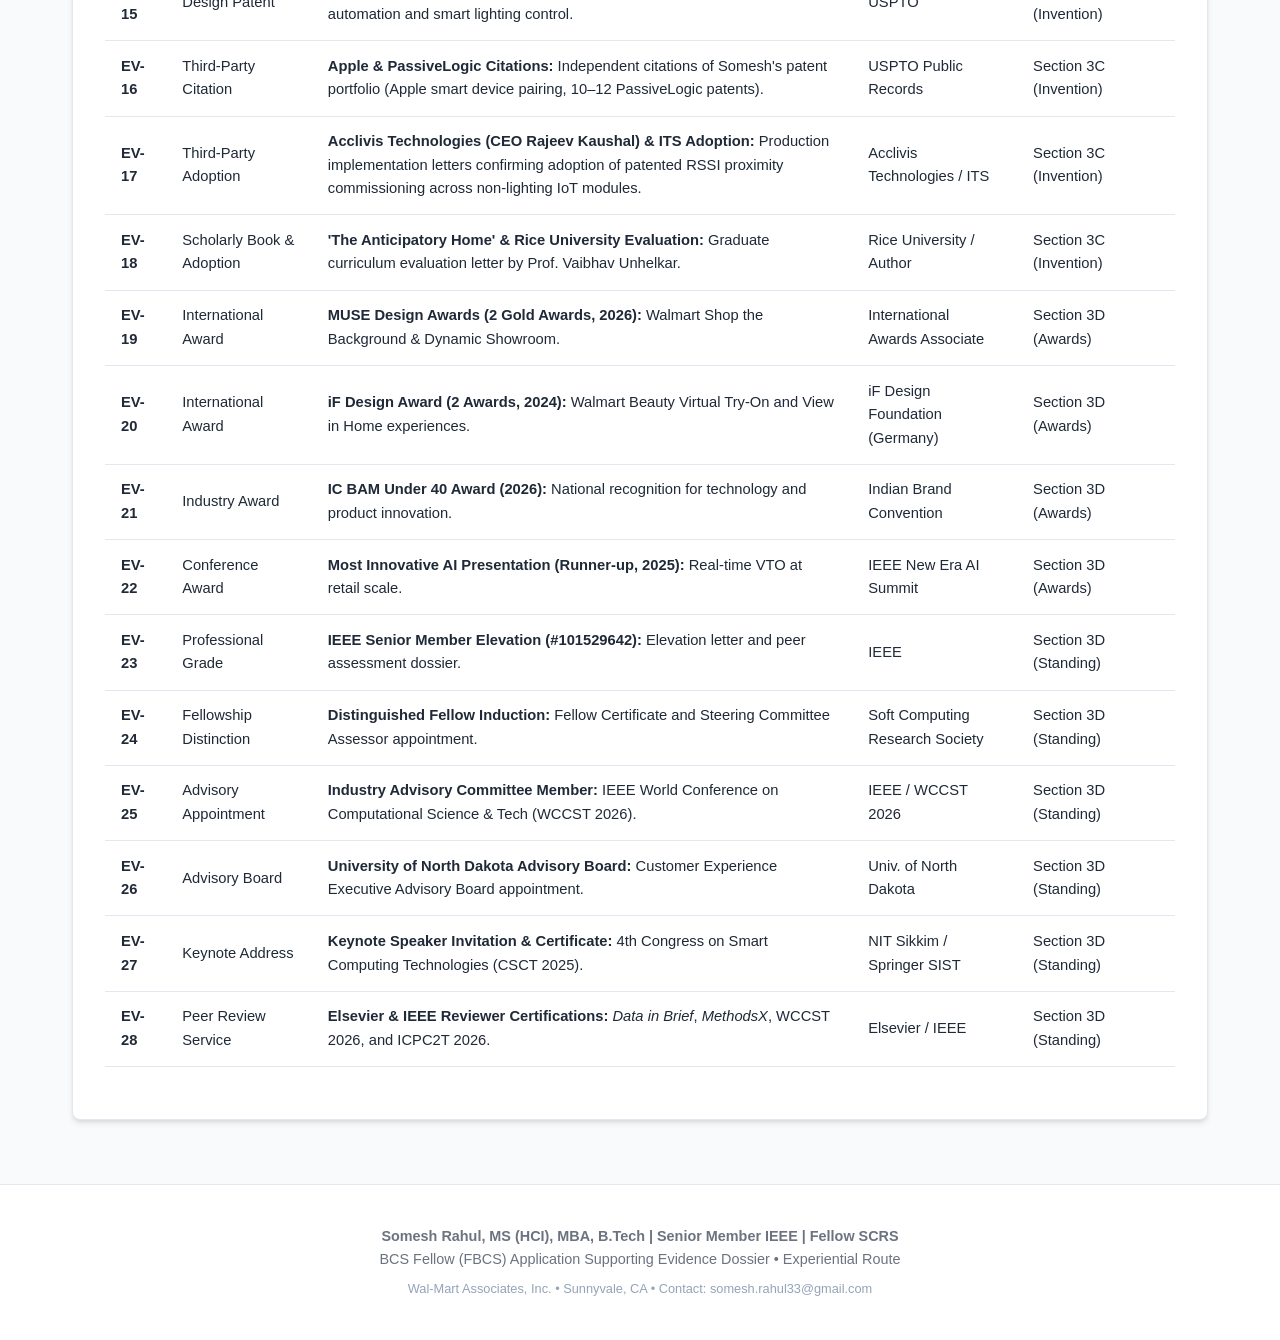
==== commit 2cf7f2c9: "Add files via upload" ====
--- a/evidence-matrix.html
+++ b/evidence-matrix.html
@@ -1,121 +1,256 @@
 <!DOCTYPE html>
-<html lang="en-GB">
+<html lang="en">
 <head>
-<meta charset="UTF-8">
-<meta name="viewport" content="width=device-width, initial-scale=1">
-<title>Evidence matrix &mdash; Somesh Rahul | BCS Fellowship Evidence</title>
-<meta name="description" content="Supporting evidence for the BCS Fellowship (FBCS) application of Somesh Rahul, experiential route.">
-<link rel="stylesheet" href="styles.css">
+  <meta charset="UTF-8">
+  <meta name="viewport" content="width=device-width, initial-scale=1.0">
+  <title>Master Evidence Matrix — BCS Fellowship Dossier</title>
+  <link rel="stylesheet" href="styles.css">
 </head>
 <body>
-<header>
-  <div class="nav">
-    <a href="index.html" class="brand">
-      <svg width="20" height="20" viewBox="0 0 24 24" fill="none" stroke="currentColor" stroke-width="2" stroke-linecap="round" stroke-linejoin="round"><path d="M12 2L2 7l10 5 10-5-10-5zM2 17l10 5 10-5M2 12l10 5 10-5"/></svg>
-      Somesh Rahul &middot; BCS Fellowship Evidence
+  <header>
+  <div class="nav-container">
+    <a href="index.html" class="brand-title">
+      <svg width="24" height="24" viewBox="0 0 24 24" fill="none" stroke="currentColor" stroke-width="2" stroke-linecap="round" stroke-linejoin="round"><path d="M12 2L2 7l10 5 10-5-10-5zM2 17l10 5 10-5M2 12l10 5 10-5"/></svg>
+      Somesh Rahul | BCS Fellowship Dossier
     </a>
-    <ul class="navlinks">
-        <li><a href="index.html">Overview</a></li>
-        <li><a href="responsibility.html">Responsibility</a></li>
-        <li><a href="mentoring.html">Mentoring &amp; Coaching</a></li>
-        <li><a href="innovation.html">Invention &amp; Innovation</a></li>
-        <li><a href="standing.html">Standing in the Community</a></li>
-        <li><a href="evidence-matrix.html" class="active">Evidence Matrix</a></li>
+    <ul class="nav-links">
+      <li><a href="index.html" class="">Overview</a></li><li><a href="responsibility.html" class="">Responsibility</a></li><li><a href="mentoring.html" class="">Mentoring & Coaching</a></li><li><a href="innovation.html" class="">Invention & Innovation</a></li><li><a href="standing.html" class="">Standing in Community</a></li><li><a href="evidence-matrix.html" class="active">Evidence Matrix</a></li>
     </ul>
   </div>
 </header>
-  <div class="wrap"><div class="crumb"><a href="index.html">Overview</a> &rsaquo; Evidence matrix</div></div>
-<section class="hero">
-  <div class="wrap ">
-    <div class="hero-text">
-    <span class="eyebrow">Verification index</span>
-    <h1>Master evidence matrix</h1>
-    <p class="lede">Every artefact behind the application, mapped to the section of the form it supports.</p>
-    
-    
+  
+  <main class="main-container">
+    <div class="breadcrumb">
+      <a href="index.html">Home</a> &gt; <span>Master Evidence Matrix</span>
     </div>
-    
-  </div>
-</section>
-
-<main>
-  <div class="wrap">
-<div class="assessor">
-  <h4>For the BCS assessor</h4>
-  <p>Each page on this site carries one of the four statements exactly as it appears in the
-  application form, followed by the primary sources for the claims it makes. The statement text is
-  generated from the same file the form was built from, so the two cannot drift apart.</p>
-  <p>Items marked <span class="pill live">verify</span> are public links that open without a login.
-  Items marked <span class="pill hold">on file</span> are original certificates and letters held by the
-  applicant and supplied to BCS on request. If any link fails, please email someshrahul@ieee.org and I will send the
-  document directly.</p>
-</div>
-<h2>Complete evidence inventory</h2>
-<p>Everything behind the four statements, mapped to the section of the form it supports. Rows with a
-link open a public record directly. Rows marked <span class="pill hold">on file</span> are original
-certificates, letters and appointment records held by the applicant and supplied to BCS on request.</p>
-<div class="tablewrap">
-  <table>
-    <thead><tr><th>Ref</th><th>Category</th><th>Artefact</th><th>Issuing body</th><th>Section</th></tr></thead>
-    <tbody>
-      <tr><td class="ref">EV-01</td><td>Patent</td><td><a href="https://patents.google.com/patent/US11438225B2/en" rel="noopener">US 11,438,225 B2, commissioning and controlling load control devices</a></td><td>USPTO</td><td class="ref">3C</td></tr>
-      <tr><td class="ref">EV-02</td><td>Patent</td><td><a href="https://patents.google.com/patent/US12166627B2/en" rel="noopener">US 12,166,627 B2, commissioning and controlling load control devices</a></td><td>USPTO</td><td class="ref">3C</td></tr>
-      <tr><td class="ref">EV-03</td><td>Patent</td><td><a href="https://patents.google.com/patent/EP3935791B1/en" rel="noopener">EP 3,935,791 B1, commissioning and controlling load control devices</a></td><td>EPO</td><td class="ref">3C</td></tr>
-      <tr><td class="ref">EV-04</td><td>Patent</td><td><a href="https://patents.google.com/patent/CA3115114C/en" rel="noopener">CA 3,115,114 C, load control system configuration tool</a></td><td>CIPO</td><td class="ref">3C</td></tr>
-      <tr><td class="ref">EV-05</td><td>Patent</td><td><a href="https://patents.google.com/patent/CN113170565B/en" rel="noopener">CN 113,170,565 B, load control system and computing device</a></td><td>CNIPA</td><td class="ref">3C</td></tr>
-      <tr><td class="ref">EV-06</td><td>Patent</td><td><a href="https://patents.google.com/patent/CN114761659B/en" rel="noopener">CN 114,761,659 B, control of covering materials and electric window treatments</a></td><td>CNIPA</td><td class="ref">3C</td></tr>
-      <tr><td class="ref">EV-07</td><td>Patent</td><td><a href="https://patents.google.com/patent/USD940160S1/en" rel="noopener">USD 940,160 S1, animated graphical user interface for building control</a></td><td>USPTO</td><td class="ref">3C</td></tr>
-      <tr><td class="ref">EV-08</td><td>Patent</td><td><a href="https://patents.google.com/patent/USD993972S1/en" rel="noopener">USD 993,972 S1, graphical user interface for building control</a></td><td>USPTO</td><td class="ref">3C</td></tr>
-      <tr><td class="ref">EV-09</td><td>Patent</td><td><a href="https://patents.google.com/patent/USD1070883S1/en" rel="noopener">USD 1,070,883 S1, graphical user interface for building control</a></td><td>USPTO</td><td class="ref">3C</td></tr>
-      <tr><td class="ref">EV-10</td><td>Citation</td><td><a href="https://patents.google.com/patent/US11438225B2/en" rel="noopener">Apple citation and PassiveLogic build-on, visible in the Cited by panel</a></td><td>Google Patents</td><td class="ref">3C</td></tr>
-      <tr><td class="ref">EV-11</td><td>Press</td><td><a href="https://corporate.walmart.com/news/2024/10/09/walmart-reveals-plan-for-scaling-artificial-intelligence-generative-ai-augmented-reality-and-immersive-commerce-experiences" rel="noopener">Walmart corporate: scaling AI, generative AI and augmented reality</a></td><td>Walmart Inc.</td><td class="ref">3A, 3C</td></tr>
-      <tr><td class="ref">EV-12</td><td>Press</td><td><a href="https://wwd.com/beauty-industry-news/beauty-features/walmart-virtual-try-on-tool-1235860064/" rel="noopener">Walmart adds virtual try-on tool for makeup</a></td><td>WWD</td><td class="ref">3A</td></tr>
-      <tr><td class="ref">EV-13</td><td>Press</td><td><a href="https://arinsider.co/2024/07/24/walmart-invests-big-in-ar-shopping/" rel="noopener">Walmart invests big in AR shopping</a></td><td>AR Insider</td><td class="ref">3A, 3C</td></tr>
-      <tr><td class="ref">EV-14</td><td>Press</td><td><a href="https://chainstoreage.com/walmart-adds-new-dimension-virtual-beauty-try" rel="noopener">Walmart adds a new dimension to virtual beauty try-on</a></td><td>Chain Store Age</td><td class="ref">3A</td></tr>
-      <tr><td class="ref">EV-15</td><td>Scholarly</td><td><a href="https://scholar.google.com/citations?hl=en&amp;user=lOHi43kAAAAJ" rel="noopener">Google Scholar profile and citation record</a></td><td>Google Scholar</td><td class="ref">3C, 3D</td></tr>
-      <tr><td class="ref">EV-16</td><td>Academic</td><td><a href="https://profiles.rice.edu/faculty/vaibhav-unhelkar" rel="noopener">Rice University faculty record, Prof. Vaibhav Unhelkar</a></td><td>Rice University</td><td class="ref">3C</td></tr>
-      <tr><td class="ref">EV-17</td><td>Award</td><td><a href="https://design.museaward.com/winner.php" rel="noopener">MUSE Design Awards winners gallery, searchable by year and category</a></td><td>MUSE Design Awards</td><td class="ref">3D</td></tr>
-      <tr><td class="ref">EV-18</td><td>Award</td><td><a href="https://ifdesign.com/en/winner-ranking/project/walmart-view-in-your-home/638773" rel="noopener">iF Design Award 2024: Walmart View in your home</a></td><td>iF International Forum Design</td><td class="ref">3D</td></tr>
-      <tr><td class="ref">EV-18b</td><td>Award</td><td><a href="https://ifdesign.com/en/winner-ranking/project/walmart-beauty-virtual-try-on/640012" rel="noopener">iF Design Award 2024: Walmart Beauty Virtual Try-on</a></td><td>iF International Forum Design</td><td class="ref">3D</td></tr>
-      <tr><td class="ref">EV-19</td><td>Profile</td><td><a href="https://www.linkedin.com/in/someshrahul" rel="noopener">Professional record and appointments</a></td><td>LinkedIn</td><td class="ref">All</td></tr>
-      <tr><td class="ref">EV-19b</td><td>Community service</td><td><a href="https://worldiaday.org/events/ann-arbor/2014" rel="noopener">World IA Day 2014 Ann Arbor, named on the planning committee</a></td><td>World IA Day / IA Institute</td><td class="ref">3D</td></tr>
-      <tr><td class="ref">EV-20</td><td>Academic adoption</td><td><a href="evidence/rice-unhelkar-letter.pdf">Letter of evaluation and curriculum adoption, Prof. Vaibhav Unhelkar</a></td><td>Rice University</td><td class="ref">3C</td></tr>
-      <tr><td class="ref">EV-21</td><td>Elevation</td><td><a href="evidence/ieee-senior-member.pdf">IEEE Senior Member grade certificate</a></td><td>IEEE</td><td class="ref">3D</td></tr>
-      <tr><td class="ref">EV-22</td><td>Fellowship</td><td><a href="evidence/scrs-fellow.pdf">Fellow certificate, Soft Computing Research Society</a></td><td>SCRS</td><td class="ref">3D</td></tr>
-      <tr><td class="ref">EV-23</td><td>Award</td><td><a href="evidence/muse-2026-certificates.pdf">MUSE Design Awards 2026, both Gold certificates issued in the applicant's name</a></td><td>MUSE Design Awards</td><td class="ref">3D</td></tr>
-      <tr><td class="ref">EV-24</td><td>Award</td><td><a href="evidence/if-2024-award.pdf">iF Design Award 2024, entry and award proof</a></td><td>iF Design</td><td class="ref">3D</td></tr>
-      <tr><td class="ref">EV-25</td><td>Award</td><td><a href="evidence/icbam-under40.pdf">IC BAM Under 40 Award 2026 certificate</a></td><td>Indian Brand Convention</td><td class="ref">3D</td></tr>
-      <tr><td class="ref">EV-26</td><td>Award</td><td><a href="evidence/ieee-summit-2025.pdf">Most Innovative AI Presentation, runner-up</a></td><td>IEEE New Era AI Summit</td><td class="ref">3A, 3D</td></tr>
-      <tr><td class="ref">EV-27</td><td>Award</td><td><a href="evidence/walmart-mada.pdf">Make A Difference Award and top 1% rating</a></td><td>Walmart Global Tech</td><td class="ref">3A, 3D</td></tr>
-      <tr><td class="ref">EV-28</td><td>Award</td><td><a href="evidence/lutron-glf.pdf">GLF Innovation Award for myRoom VUE</a></td><td>Lutron Electronics</td><td class="ref">3D</td></tr>
-      <tr><td class="ref">EV-29</td><td>Appointment</td><td><a href="evidence/wccst-appointment.pdf">Industry Advisory Committee appointment</a></td><td>IEEE WCCST 2026</td><td class="ref">3D</td></tr>
-      <tr><td class="ref">EV-30</td><td>Appointment</td><td><a href="evidence/und-advisory.pdf">Advisory Board, Customer Experience Programme</a></td><td>University of North Dakota</td><td class="ref">3D</td></tr>
-      <tr><td class="ref">EV-31</td><td>Keynote</td><td><a href="evidence/csct-2025-keynote.pdf">Keynote invitation and programme</a></td><td>CSCT 2025, NIT Sikkim</td><td class="ref">3A, 3D</td></tr>
-      <tr><td class="ref">EV-32</td><td>Review service</td><td><a href="evidence/elsevier-dib.pdf">Reviewer certificate</a></td><td>Elsevier Data in Brief</td><td class="ref">3D</td></tr>
-      <tr><td class="ref">EV-33</td><td>Review service</td><td><a href="evidence/elsevier-methodsx.pdf">Recognised Reviewer certificate</a></td><td>Elsevier MethodsX</td><td class="ref">3D</td></tr>
-      <tr><td class="ref">EV-34</td><td>Review service</td><td><a href="evidence/ieee-reviews.pdf">Completed review records</a></td><td>IEEE WCCST 2026, IEEE ICPC2T 2026</td><td class="ref">3D</td></tr>
-      <tr><td class="ref">EV-35</td><td>Review service</td><td><a href="evidence/crc-press-review.pdf">Book proposal review, Intelligent Commerce</a></td><td>CRC Press</td><td class="ref">3D</td></tr>
-      <tr><td class="ref">EV-36</td><td>Teaching</td><td><a href="evidence/upenn-masterclass.pdf">Masterclass materials, Integrated Product Design</a></td><td>University of Pennsylvania</td><td class="ref">3B</td></tr>
-      <tr><td class="ref">EV-37</td><td>Teaching</td><td><a href="evidence/lehigh-lecture.pdf">Guest lecture record, ambient computing and Zero UI</a></td><td>Lehigh University</td><td class="ref">3B</td></tr>
-      <tr><td class="ref">EV-38</td><td>Licensing</td><td><a href="evidence/acclivis-licence.pdf">Licence and integration record</a></td><td>Acclivis Technologies</td><td class="ref">3C</td></tr>
-      <tr><td class="ref">EV-39</td><td>Trade press</td><td><a href="evidence/questd-coverage.pdf">QuEstD coverage</a></td><td>Electrical Contractor Magazine and others</td><td class="ref">3C</td></tr>
-      <tr><td class="ref">EV-40</td><td>Adoption</td><td><a href="evidence/passivelogic-adoption.pdf">PassiveLogic company record, as captured</a></td><td>PassiveLogic</td><td class="ref">3C</td></tr>
-      <tr><td class="ref">EV-41</td><td>Scholarly</td><td><a href="evidence/google-scholar.pdf">Google Scholar record, as captured</a></td><td>Google Scholar</td><td class="ref">3C, 3D</td></tr>
-      <tr><td class="ref">EV-42</td><td>Publication</td><td><a href="evidence/anticipatory-home-book.pdf">The Anticipatory Home, publisher listing</a></td><td>AGPH Books</td><td class="ref">3C</td></tr>
-    </tbody>
-  </table>
-</div>
-<p class="note">Nothing on this site requires a login. If a link fails, please email someshrahul@ieee.org
-and I will send the document directly.</p>
-
-  </div>
-</main>
-<footer>
-  <div class="wrap">
-    <p><strong>Somesh Rahul</strong> &middot; Staff Product Manager, Emerging Technology, Walmart Global Tech &middot; IEEE Senior Member</p>
-    <p>Supporting evidence for a BCS Fellowship (FBCS) application, experiential route. Contact: someshrahul@ieee.org</p>
-    <p style="margin-top:9px">This site exists to let a BCS assessor verify the claims in the application form. Nothing here requires a login.</p>
-  </div>
+
+    <h1 style="font-size: 2.2rem; color: var(--primary); margin-bottom: 0.5rem;">Master Evidence Verification Matrix</h1>
+    <p style="color: var(--text-muted); font-size: 1.1rem; margin-bottom: 2rem;">Comprehensive inventory of primary source documentation, official patent registrations, third-party adoption proofs, academic adoption evaluations, and international honors.</p>
+
+    <div class="evidence-panel">
+      <table class="evidence-table">
+        <thead>
+          <tr>
+            <th>Ref #</th>
+            <th>Category</th>
+            <th>Evidentiary Artifact Description</th>
+            <th>Issuing Body / Authority</th>
+            <th>Application Section</th>
+          </tr>
+        </thead>
+        <tbody>
+          <!-- Category 1: Responsibility & Enterprise Impact -->
+          <tr>
+            <td><strong>EV-01</strong></td>
+            <td>Enterprise Platform</td>
+            <td><strong>00M+ Annual Revenue Documentation:</strong> Scaled GenAI 3D and immersive commerce platforms across 200k+ models and 165k+ AR SKUs.</td>
+            <td>Walmart Global Tech</td>
+            <td>Section 3A (Responsibility)</td>
+          </tr>
+          <tr>
+            <td><strong>EV-02</strong></td>
+            <td>Press & Media</td>
+            <td><strong>Corporate Scaling Strategy Announcement:</strong> Official release on scaling GenAI, AR, and immersive retail experiences.</td>
+            <td>Walmart Inc.</td>
+            <td>Section 3A (Responsibility)</td>
+          </tr>
+          <tr>
+            <td><strong>EV-03</strong></td>
+            <td>Press & Media</td>
+            <td><strong>WWD Coverage:</strong> Feature on Walmart Virtual Try-On and AI beauty transformation.</td>
+            <td>Women's Wear Daily (WWD)</td>
+            <td>Section 3A (Responsibility)</td>
+          </tr>
+          <tr>
+            <td><strong>EV-04</strong></td>
+            <td>Press & Media</td>
+            <td><strong>AR Insider Feature:</strong> Deep-dive analysis into Walmart's enterprise AR architecture.</td>
+            <td>AR Insider</td>
+            <td>Section 3A (Responsibility)</td>
+          </tr>
+          <tr>
+            <td><strong>EV-05</strong></td>
+            <td>Internal Honor</td>
+            <td><strong>Make A Difference Award (MADA):</strong> Top 1% organizational performance rating for emerging tech execution.</td>
+            <td>Walmart Global Tech</td>
+            <td>Section 3A & 3D</td>
+          </tr>
+
+          <!-- Category 2: Mentoring & Teaching -->
+          <tr>
+            <td><strong>EV-06</strong></td>
+            <td>Academic Teaching</td>
+            <td><strong>University of Pennsylvania Masterclasses:</strong> Syllabi and materials for <em>'The AI Product Orchestrator'</em> (2020, 2026).</td>
+            <td>Univ. of Pennsylvania (UPenn)</td>
+            <td>Section 3B (Mentoring)</td>
+          </tr>
+          <tr>
+            <td><strong>EV-07</strong></td>
+            <td>Academic Teaching</td>
+            <td><strong>Lehigh University Guest Lecture:</strong> Lecture record on Ambient Computing and Zero UI architectures.</td>
+            <td>Lehigh University</td>
+            <td>Section 3B (Mentoring)</td>
+          </tr>
+          <tr>
+            <td><strong>EV-08</strong></td>
+            <td>Mentorship Impact</td>
+            <td><strong>Enterprise Career Advancements:</strong> Promotion records of mentees into Senior PM and Engineering Lead positions.</td>
+            <td>Lutron / Walmart</td>
+            <td>Section 3B (Mentoring)</td>
+          </tr>
+          <tr>
+            <td><strong>EV-09</strong></td>
+            <td>STEM Outreach</td>
+            <td><strong>IEEE STEM & Youth Workshops:</strong> Instructional materials for hands-on engineering programs.</td>
+            <td>IEEE STEM Outreach</td>
+            <td>Section 3B (Mentoring)</td>
+          </tr>
+
+          <!-- Category 3: Invention & Patents -->
+          <tr>
+            <td><strong>EV-10</strong></td>
+            <td>Patent (Granted)</td>
+            <td><strong>US Patent 12,166,627 B2:</strong> Commissioning and controlling load control devices (Granted Dec 10, 2024).</td>
+            <td>USPTO</td>
+            <td>Section 3C (Invention)</td>
+          </tr>
+          <tr>
+            <td><strong>EV-11</strong></td>
+            <td>Patent (Granted)</td>
+            <td><strong>US Patent 11,438,225 B2:</strong> Commissioning and controlling load control devices (Granted Sep 6, 2022). Core engine for Lutron Athena (20–30% labor reduction).</td>
+            <td>USPTO</td>
+            <td>Section 3C (Invention)</td>
+          </tr>
+          <tr>
+            <td><strong>EV-12</strong></td>
+            <td>Patent (Granted)</td>
+            <td><strong>European Patent EP 3,935,791 B1:</strong> Load control device association & commissioning (Granted Nov 6, 2024).</td>
+            <td>EPO</td>
+            <td>Section 3C (Invention)</td>
+          </tr>
+          <tr>
+            <td><strong>EV-13</strong></td>
+            <td>Patent (Granted)</td>
+            <td><strong>Canadian Patent CA 3,115,114 C:</strong> Load control system configuration tools (Granted Sep 2023).</td>
+            <td>CIPO</td>
+            <td>Section 3C (Invention)</td>
+          </tr>
+          <tr>
+            <td><strong>EV-14</strong></td>
+            <td>Patent (Granted)</td>
+            <td><strong>China Patent CN 113170565 B & CN 114761659 B:</strong> Intelligent load control and wireless commissioning systems.</td>
+            <td>CNIPA</td>
+            <td>Section 3C (Invention)</td>
+          </tr>
+          <tr>
+            <td><strong>EV-15</strong></td>
+            <td>Design Patent</td>
+            <td><strong>USD 1,070,883 S1, USD 993,972 S1 & USD 940,160 S:</strong> GUIs for building automation and smart lighting control.</td>
+            <td>USPTO</td>
+            <td>Section 3C (Invention)</td>
+          </tr>
+          <tr>
+            <td><strong>EV-16</strong></td>
+            <td>Third-Party Citation</td>
+            <td><strong>Apple & PassiveLogic Citations:</strong> Independent citations of Somesh's patent portfolio (Apple smart device pairing, 10–12 PassiveLogic patents).</td>
+            <td>USPTO Public Records</td>
+            <td>Section 3C (Invention)</td>
+          </tr>
+          <tr>
+            <td><strong>EV-17</strong></td>
+            <td>Third-Party Adoption</td>
+            <td><strong>Acclivis Technologies (CEO Rajeev Kaushal) & ITS Adoption:</strong> Production implementation letters confirming adoption of patented RSSI proximity commissioning across non-lighting IoT modules.</td>
+            <td>Acclivis Technologies / ITS</td>
+            <td>Section 3C (Invention)</td>
+          </tr>
+          <tr>
+            <td><strong>EV-18</strong></td>
+            <td>Scholarly Book & Adoption</td>
+            <td><strong>'The Anticipatory Home' & Rice University Evaluation:</strong> Graduate curriculum evaluation letter by Prof. Vaibhav Unhelkar.</td>
+            <td>Rice University / Author</td>
+            <td>Section 3C (Invention)</td>
+          </tr>
+
+          <!-- Category 4: Standing & Awards -->
+          <tr>
+            <td><strong>EV-19</strong></td>
+            <td>International Award</td>
+            <td><strong>MUSE Design Awards (2 Gold Awards, 2026):</strong> Walmart Shop the Background & Dynamic Showroom.</td>
+            <td>International Awards Associate</td>
+            <td>Section 3D (Awards)</td>
+          </tr>
+          <tr>
+            <td><strong>EV-20</strong></td>
+            <td>International Award</td>
+            <td><strong>iF Design Award (2 Awards, 2024):</strong> Walmart Beauty Virtual Try-On and View in Home experiences.</td>
+            <td>iF Design Foundation (Germany)</td>
+            <td>Section 3D (Awards)</td>
+          </tr>
+          <tr>
+            <td><strong>EV-21</strong></td>
+            <td>Industry Award</td>
+            <td><strong>IC BAM Under 40 Award (2026):</strong> National recognition for technology and product innovation.</td>
+            <td>Indian Brand Convention</td>
+            <td>Section 3D (Awards)</td>
+          </tr>
+          <tr>
+            <td><strong>EV-22</strong></td>
+            <td>Conference Award</td>
+            <td><strong>Most Innovative AI Presentation (Runner-up, 2025):</strong> Real-time VTO at retail scale.</td>
+            <td>IEEE New Era AI Summit</td>
+            <td>Section 3D (Awards)</td>
+          </tr>
+          <tr>
+            <td><strong>EV-23</strong></td>
+            <td>Professional Grade</td>
+            <td><strong>IEEE Senior Member Elevation (#101529642):</strong> Elevation letter and peer assessment dossier.</td>
+            <td>IEEE</td>
+            <td>Section 3D (Standing)</td>
+          </tr>
+          <tr>
+            <td><strong>EV-24</strong></td>
+            <td>Fellowship Distinction</td>
+            <td><strong>Distinguished Fellow Induction:</strong> Fellow Certificate and Steering Committee Assessor appointment.</td>
+            <td>Soft Computing Research Society</td>
+            <td>Section 3D (Standing)</td>
+          </tr>
+          <tr>
+            <td><strong>EV-25</strong></td>
+            <td>Advisory Appointment</td>
+            <td><strong>Industry Advisory Committee Member:</strong> IEEE World Conference on Computational Science & Tech (WCCST 2026).</td>
+            <td>IEEE / WCCST 2026</td>
+            <td>Section 3D (Standing)</td>
+          </tr>
+          <tr>
+            <td><strong>EV-26</strong></td>
+            <td>Advisory Board</td>
+            <td><strong>University of North Dakota Advisory Board:</strong> Customer Experience Executive Advisory Board appointment.</td>
+            <td>Univ. of North Dakota</td>
+            <td>Section 3D (Standing)</td>
+          </tr>
+          <tr>
+            <td><strong>EV-27</strong></td>
+            <td>Keynote Address</td>
+            <td><strong>Keynote Speaker Invitation & Certificate:</strong> 4th Congress on Smart Computing Technologies (CSCT 2025).</td>
+            <td>NIT Sikkim / Springer SIST</td>
+            <td>Section 3D (Standing)</td>
+          </tr>
+          <tr>
+            <td><strong>EV-28</strong></td>
+            <td>Peer Review Service</td>
+            <td><strong>Elsevier & IEEE Reviewer Certifications:</strong> <em>Data in Brief</em>, <em>MethodsX</em>, WCCST 2026, and ICPC2T 2026.</td>
+            <td>Elsevier / IEEE</td>
+            <td>Section 3D (Standing)</td>
+          </tr>
+        </tbody>
+      </table>
+    </div>
+  </main>
+
+  <footer>
+  <p><strong>Somesh Rahul, MS (HCI), MBA, B.Tech | Senior Member IEEE | Fellow SCRS</strong></p>
+  <p>BCS Fellow (FBCS) Application Supporting Evidence Dossier &bull; Experiential Route</p>
+  <p style="margin-top: 0.5rem; font-size: 0.8rem; color: #94a3b8;">Wal-Mart Associates, Inc. &bull; Sunnyvale, CA &bull; Contact: somesh.rahul33@gmail.com</p>
 </footer>
 </body>
 </html>
--- a/styles.css
+++ b/styles.css
@@ -1,155 +1,358 @@
-:root{
-  --ink:#15181d; --ink-2:#3c434e; --muted:#6b7482;
-  --line:#dfe3e9; --line-2:#eef1f5;
-  --bg:#ffffff; --bg-2:#f7f8fa; --bg-3:#f1f3f7;
-  --accent:#0b4f6c; --accent-2:#12718f; --accent-soft:#e8f1f5;
-  --ok:#1f6f4a; --ok-soft:#e7f3ec;
-  --warn:#8a6100; --warn-soft:#fbf2df;
-  --max:940px;
-}
-*{box-sizing:border-box;margin:0;padding:0}
-html,body{max-width:100%;overflow-x:hidden}
-html{-webkit-text-size-adjust:100%}
-body{
-  font-family:-apple-system,BlinkMacSystemFont,"Segoe UI","Helvetica Neue",Arial,sans-serif;
-  color:var(--ink); background:var(--bg);
-  font-size:16px; line-height:1.62; -webkit-font-smoothing:antialiased;
-}
-a{color:var(--accent-2);text-decoration:none;border-bottom:1px solid rgba(18,113,143,.32)}
-a:hover{border-bottom-color:var(--accent-2)}
-
-/* ---------- header / nav ---------- */
-header{background:var(--ink);color:#fff;position:sticky;top:0;z-index:50}
-.nav{max-width:var(--max);margin:0 auto;padding:0 22px;display:flex;align-items:center;
-  justify-content:space-between;gap:18px;flex-wrap:wrap;min-height:56px}
-.brand{color:#fff;font-weight:600;font-size:.92rem;letter-spacing:.2px;border:0;
-  display:flex;align-items:center;gap:9px;padding:10px 0}
-.brand svg{opacity:.85;flex:none}
-.navlinks{list-style:none;display:flex;flex-wrap:wrap;gap:2px;padding-bottom:4px;min-width:0}
-.navlinks a{color:rgba(255,255,255,.72);border:0;font-size:.815rem;padding:7px 10px;
-  border-radius:5px;display:block;white-space:nowrap}
-.navlinks a:hover{color:#fff;background:rgba(255,255,255,.09)}
-.navlinks a.active{color:#fff;background:rgba(255,255,255,.16);font-weight:600}
-
-/* ---------- hero portrait ---------- */
-.hero .wrap.hero-split{display:flex;align-items:center;gap:34px}
-.hero-split .hero-text{flex:1 1 auto;min-width:0}
-.portrait{flex:0 0 auto;width:168px;height:168px;border-radius:50%;overflow:hidden;
-  border:4px solid #fff;box-shadow:0 2px 14px rgba(21,24,29,.14)}
-.portrait img{width:100%;height:100%;object-fit:cover;display:block}
-@media (max-width:720px){
-  .hero .wrap.hero-split{flex-direction:column-reverse;align-items:flex-start;gap:20px}
-  .portrait{width:112px;height:112px;border-width:3px}
-}
-@media print{ .portrait{width:110px;height:110px;box-shadow:none} }
-
-/* ---------- page furniture ---------- */
-.wrap{max-width:var(--max);margin:0 auto;padding:0 22px}
-.crumb{font-size:.78rem;color:var(--muted);padding:18px 0 0}
-.crumb a{color:var(--muted)}
-main{padding-bottom:64px}
-
-.hero{background:var(--bg-2);border-bottom:1px solid var(--line);padding:40px 0 36px;margin-bottom:34px}
-.hero .wrap{max-width:var(--max)}
-.eyebrow{display:inline-block;font-size:.7rem;font-weight:700;letter-spacing:1.4px;
-  text-transform:uppercase;color:var(--accent);background:var(--accent-soft);
-  padding:5px 11px;border-radius:3px;margin-bottom:16px}
-h1{font-size:2.35rem;line-height:1.14;font-weight:650;letter-spacing:-.6px;margin-bottom:12px}
-.hero p.lede{font-size:1.03rem;color:var(--ink-2);max-width:66ch}
-.hero p.sub{font-size:.9rem;color:var(--muted);margin-top:12px;max-width:70ch}
-
-h2{font-size:1.32rem;font-weight:650;letter-spacing:-.25px;margin:40px 0 6px;
-  padding-bottom:9px;border-bottom:2px solid var(--ink)}
-h2:first-of-type{margin-top:0}
-h3{font-size:1.02rem;font-weight:650;margin:26px 0 8px}
-p{margin-bottom:14px}
-.note{font-size:.87rem;color:var(--muted);margin:-2px 0 20px}
-
-/* ---------- assessor strip ---------- */
-.assessor{border:1px solid var(--line);border-left:4px solid var(--accent);
-  background:var(--bg-2);padding:18px 22px;border-radius:4px;margin-bottom:32px}
-.assessor h4{font-size:.72rem;letter-spacing:1.3px;text-transform:uppercase;
-  color:var(--accent);margin-bottom:8px;font-weight:700}
-.assessor p{font-size:.92rem;margin-bottom:0;color:var(--ink-2)}
-.assessor p + p{margin-top:9px}
-
-/* ---------- badges / stats ---------- */
-.badges{display:flex;flex-wrap:wrap;gap:7px;margin-top:20px}
-.badge{font-size:.755rem;background:#fff;border:1px solid var(--line);
-  color:var(--ink-2);padding:5px 11px;border-radius:20px;white-space:nowrap}
-.stats{display:grid;grid-template-columns:repeat(auto-fit,minmax(150px,1fr));
-  gap:1px;background:var(--line);border:1px solid var(--line);border-radius:4px;
-  overflow:hidden;margin:0 0 34px}
-.stat{background:#fff;padding:20px 16px;text-align:center}
-.stat b{display:block;font-size:1.55rem;font-weight:650;color:var(--accent);letter-spacing:-.5px}
-.stat span{display:block;font-size:.755rem;color:var(--muted);margin-top:5px;line-height:1.42}
-
-/* ---------- STAR statement box ---------- */
-.star{border:1px solid var(--line);border-radius:5px;overflow:hidden;margin-bottom:12px}
-.star-head{background:var(--ink);color:#fff;padding:11px 20px;font-size:.75rem;
-  letter-spacing:1.2px;text-transform:uppercase;font-weight:700;
-  display:flex;justify-content:space-between;gap:12px;flex-wrap:wrap}
-.star-head span{font-weight:400;letter-spacing:.4px;text-transform:none;
-  color:rgba(255,255,255,.62);font-size:.78rem}
-.star-body{padding:6px 22px 20px}
-.star-body h5{font-size:.71rem;letter-spacing:1.3px;text-transform:uppercase;
-  color:var(--accent);font-weight:700;margin:20px 0 7px}
-.star-body p{margin-bottom:11px;font-size:.955rem;color:var(--ink-2)}
-.star-body p:last-child{margin-bottom:0}
-
-/* ---------- cards ---------- */
-.cards{display:grid;grid-template-columns:repeat(2,1fr);gap:16px;margin-bottom:8px}
-@media (max-width:700px){.cards{grid-template-columns:1fr}}
-.card{border:1px solid var(--line);border-radius:5px;padding:20px;display:flex;
-  flex-direction:column;justify-content:space-between;background:#fff}
-.card .tag{font-size:.68rem;font-weight:700;letter-spacing:1.1px;text-transform:uppercase;color:var(--accent)}
-.card h3{margin:7px 0 9px;font-size:1.08rem}
-.card p{font-size:.895rem;color:var(--ink-2);margin-bottom:16px}
-.btn{display:inline-block;background:var(--ink);color:#fff;border:0;font-size:.8rem;
-  font-weight:600;padding:9px 15px;border-radius:4px;align-self:flex-start}
-.btn:hover{background:var(--accent);color:#fff}
-
-/* ---------- tables ---------- */
-.tablewrap{overflow-x:auto;border:1px solid var(--line);border-radius:5px;margin-bottom:20px}
-table{border-collapse:collapse;width:100%;min-width:640px;font-size:.875rem}
-th{background:var(--bg-3);text-align:left;font-weight:650;padding:11px 14px;
-  border-bottom:1px solid var(--line);white-space:nowrap;font-size:.775rem;
-  letter-spacing:.4px;text-transform:uppercase;color:var(--ink-2)}
-td{padding:11px 14px;border-bottom:1px solid var(--line-2);vertical-align:top;color:var(--ink-2)}
-tr:last-child td{border-bottom:0}
-tr:hover td{background:var(--bg-2)}
-td.ref{font-variant-numeric:tabular-nums;white-space:nowrap;color:var(--muted);font-size:.8rem}
-
-/* ---------- evidence list ---------- */
-ul.ev{list-style:none;margin-bottom:20px}
-ul.ev li{padding:11px 0 11px 26px;border-bottom:1px solid var(--line-2);position:relative;font-size:.925rem}
-ul.ev li:last-child{border-bottom:0}
-ul.ev li:before{content:"";position:absolute;left:6px;top:1.05em;width:6px;height:6px;
-  border-radius:50%;background:var(--accent-2)}
-ul.ev li.pending:before{background:#c9ced6}
-.pill{display:inline-block;font-size:.68rem;font-weight:700;letter-spacing:.5px;
-  padding:2px 8px;border-radius:11px;margin-left:8px;vertical-align:1px;white-space:nowrap}
-.pill.live{background:var(--ok-soft);color:var(--ok)}
-.pill.file{background:var(--accent-soft);color:var(--accent)}
-.pill.hold{background:var(--warn-soft);color:var(--warn)}
-
-ul.plain{margin:0 0 18px 20px}
-ul.plain li{margin-bottom:7px;font-size:.94rem;color:var(--ink-2)}
-
-footer{border-top:1px solid var(--line);background:var(--bg-2);padding:30px 0 40px;
-  font-size:.82rem;color:var(--muted)}
-footer strong{color:var(--ink-2)}
-footer p{margin-bottom:5px}
-
-@media (max-width:640px){
-  h1{font-size:1.75rem}
-  .hero{padding:28px 0 26px}
-  body{font-size:15px}
-  .star-body{padding:6px 16px 18px}
-}
-@media print{
-  header,footer,.btn{display:none}
-  body{font-size:11pt}
-  a{color:var(--ink);border:0}
-  .star,.tablewrap{break-inside:avoid}
-}
+/* BCS Fellowship Candidate Portfolio Styling */
+:root {
+  --primary: #005a36;
+  --primary-dark: #004225;
+  --primary-light: #e8f5e9;
+  --accent: #1e40af;
+  --accent-light: #eff6ff;
+  --text-main: #1f2937;
+  --text-muted: #4b5563;
+  --text-light: #6b7280;
+  --bg-page: #f8fafc;
+  --bg-card: #ffffff;
+  --border: #e2e8f0;
+  --border-focus: #94a3b8;
+  --shadow: 0 4px 6px -1px rgba(0, 0, 0, 0.1), 0 2px 4px -1px rgba(0, 0, 0, 0.06);
+  --shadow-lg: 0 10px 15px -3px rgba(0, 0, 0, 0.1), 0 4px 6px -2px rgba(0, 0, 0, 0.05);
+}
+
+* {
+  box-sizing: border-box;
+  margin: 0;
+  padding: 0;
+}
+
+body {
+  font-family: -apple-system, BlinkMacSystemFont, "Segoe UI", Roboto, Helvetica, Arial, sans-serif;
+  background-color: var(--bg-page);
+  color: var(--text-main);
+  line-height: 1.6;
+}
+
+/* Header & Nav */
+header {
+  background-color: #ffffff;
+  border-bottom: 1px solid var(--border);
+  position: sticky;
+  top: 0;
+  z-index: 100;
+}
+
+.nav-container {
+  max-width: 1200px;
+  margin: 0 auto;
+  padding: 1rem 2rem;
+  display: flex;
+  justify-content: space-between;
+  align-items: center;
+}
+
+.brand-title {
+  font-size: 1.25rem;
+  font-weight: 700;
+  color: var(--primary);
+  text-decoration: none;
+  display: flex;
+  align-items: center;
+  gap: 0.5rem;
+}
+
+.nav-links {
+  display: flex;
+  gap: 1.25rem;
+  list-style: none;
+}
+
+.nav-links a {
+  text-decoration: none;
+  color: var(--text-muted);
+  font-weight: 500;
+  font-size: 0.95rem;
+  padding: 0.5rem 0.75rem;
+  border-radius: 6px;
+  transition: all 0.2s;
+}
+
+.nav-links a:hover, .nav-links a.active {
+  color: var(--primary);
+  background-color: var(--primary-light);
+}
+
+/* Hero Section */
+.hero {
+  background: linear-gradient(135deg, #005a36 0%, #00331e 100%);
+  color: #ffffff;
+  padding: 3.5rem 2rem;
+}
+
+.hero-container {
+  max-width: 1200px;
+  margin: 0 auto;
+}
+
+.hero-tag {
+  display: inline-block;
+  background: rgba(255, 255, 255, 0.2);
+  padding: 0.25rem 0.75rem;
+  border-radius: 20px;
+  font-size: 0.85rem;
+  text-transform: uppercase;
+  letter-spacing: 0.05em;
+  margin-bottom: 1rem;
+}
+
+.hero h1 {
+  font-size: 2.5rem;
+  margin-bottom: 0.75rem;
+  font-weight: 800;
+}
+
+.hero p {
+  font-size: 1.2rem;
+  max-width: 800px;
+  opacity: 0.9;
+  margin-bottom: 1.5rem;
+}
+
+.badge-bar {
+  display: flex;
+  flex-wrap: wrap;
+  gap: 0.75rem;
+  margin-top: 1rem;
+}
+
+.badge {
+  background: #ffffff;
+  color: var(--primary-dark);
+  padding: 0.35rem 0.85rem;
+  border-radius: 6px;
+  font-weight: 600;
+  font-size: 0.85rem;
+  box-shadow: var(--shadow);
+}
+
+/* Stats Counter Bar */
+.stats-bar {
+  background: #ffffff;
+  border-bottom: 1px solid var(--border);
+  padding: 1.5rem 2rem;
+}
+
+.stats-container {
+  max-width: 1200px;
+  margin: 0 auto;
+  display: grid;
+  grid-template-columns: repeat(auto-fit, minmax(200px, 1fr));
+  gap: 1.5rem;
+  text-align: center;
+}
+
+.stat-item h3 {
+  font-size: 2rem;
+  color: var(--primary);
+  font-weight: 800;
+}
+
+.stat-item p {
+  font-size: 0.9rem;
+  color: var(--text-muted);
+  font-weight: 500;
+}
+
+/* Main Content Layout */
+.main-container {
+  max-width: 1200px;
+  margin: 2.5rem auto;
+  padding: 0 2rem;
+}
+
+.section-title {
+  font-size: 1.75rem;
+  font-weight: 700;
+  color: var(--text-main);
+  margin-bottom: 1.5rem;
+  border-bottom: 2px solid var(--primary);
+  padding-bottom: 0.5rem;
+}
+
+/* Cards Grid */
+.cards-grid {
+  display: grid;
+  grid-template-columns: repeat(auto-fit, minmax(280px, 1fr));
+  gap: 1.5rem;
+  margin-bottom: 2.5rem;
+}
+
+.card {
+  background: var(--bg-card);
+  border: 1px solid var(--border);
+  border-radius: 10px;
+  padding: 1.75rem;
+  box-shadow: var(--shadow);
+  transition: transform 0.2s, box-shadow 0.2s;
+  display: flex;
+  flex-direction: column;
+  justify-content: space-between;
+}
+
+.card:hover {
+  transform: translateY(-4px);
+  box-shadow: var(--shadow-lg);
+}
+
+.card h3 {
+  font-size: 1.25rem;
+  color: var(--primary);
+  margin-bottom: 0.75rem;
+}
+
+.card p {
+  color: var(--text-muted);
+  font-size: 0.95rem;
+  margin-bottom: 1.25rem;
+  flex-grow: 1;
+}
+
+.card-btn {
+  display: inline-block;
+  background: var(--primary);
+  color: #ffffff;
+  padding: 0.6rem 1.2rem;
+  border-radius: 6px;
+  text-decoration: none;
+  font-weight: 600;
+  font-size: 0.9rem;
+  text-align: center;
+  transition: background 0.2s;
+}
+
+.card-btn:hover {
+  background: var(--primary-dark);
+}
+
+/* STAR Statement Box */
+.star-box {
+  background: #ffffff;
+  border: 1px solid var(--border);
+  border-left: 5px solid var(--primary);
+  border-radius: 8px;
+  padding: 2rem;
+  margin-bottom: 2.5rem;
+  box-shadow: var(--shadow);
+}
+
+.star-box h2 {
+  font-size: 1.4rem;
+  color: var(--primary-dark);
+  margin-bottom: 1.25rem;
+}
+
+.star-section {
+  margin-bottom: 1.25rem;
+}
+
+.star-heading {
+  font-weight: 700;
+  color: var(--primary);
+  text-transform: uppercase;
+  font-size: 0.85rem;
+  letter-spacing: 0.05em;
+  margin-bottom: 0.35rem;
+}
+
+.star-text {
+  color: var(--text-main);
+  font-size: 1rem;
+}
+
+.star-text p {
+  margin-bottom: 0.75rem;
+}
+
+.star-text ul {
+  margin-left: 1.5rem;
+  margin-bottom: 0.75rem;
+}
+
+.star-text li {
+  margin-bottom: 0.5rem;
+}
+
+/* Evidence Deep Dive Panels */
+.evidence-panel {
+  background: #ffffff;
+  border: 1px solid var(--border);
+  border-radius: 8px;
+  padding: 2rem;
+  margin-bottom: 2rem;
+  box-shadow: var(--shadow);
+}
+
+.evidence-panel h3 {
+  font-size: 1.3rem;
+  color: var(--primary);
+  margin-bottom: 1rem;
+}
+
+.evidence-panel p {
+  margin-bottom: 1rem;
+  color: var(--text-muted);
+}
+
+/* Evidence Table */
+.evidence-table {
+  width: 100%;
+  border-collapse: collapse;
+  margin-top: 1.25rem;
+  margin-bottom: 1.25rem;
+}
+
+.evidence-table th, .evidence-table td {
+  padding: 0.85rem 1rem;
+  text-align: left;
+  border-bottom: 1px solid var(--border);
+  font-size: 0.92rem;
+}
+
+.evidence-table th {
+  background-color: var(--bg-page);
+  font-weight: 600;
+  color: var(--text-main);
+}
+
+.evidence-table tr:hover {
+  background-color: var(--primary-light);
+}
+
+.evidence-link {
+  color: var(--accent);
+  text-decoration: none;
+  font-weight: 600;
+}
+
+.evidence-link:hover {
+  text-decoration: underline;
+}
+
+/* Breadcrumb */
+.breadcrumb {
+  margin-bottom: 1.5rem;
+  font-size: 0.9rem;
+  color: var(--text-light);
+}
+
+.breadcrumb a {
+  color: var(--primary);
+  text-decoration: none;
+}
+
+/* Footer */
+footer {
+  background: #ffffff;
+  border-top: 1px solid var(--border);
+  padding: 2.5rem 2rem;
+  margin-top: 4rem;
+  text-align: center;
+  color: var(--text-light);
+  font-size: 0.9rem;
+}
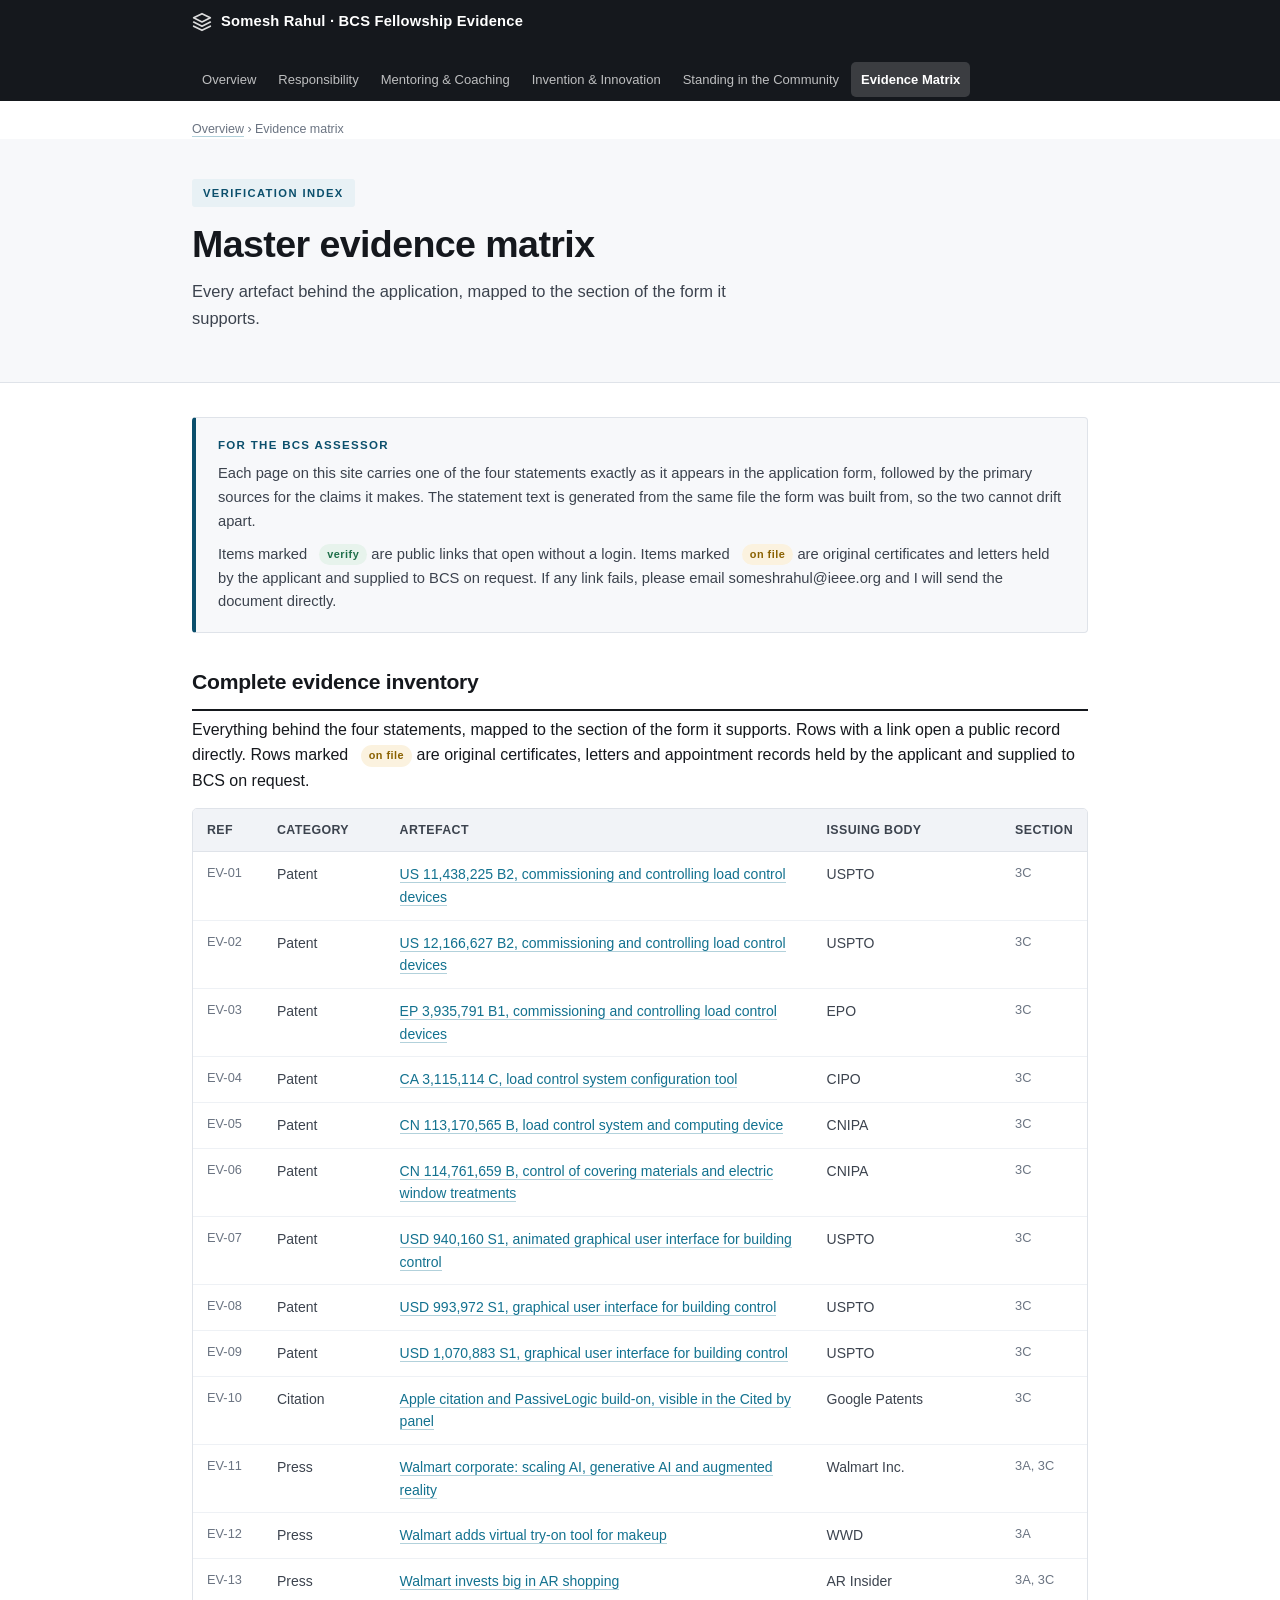
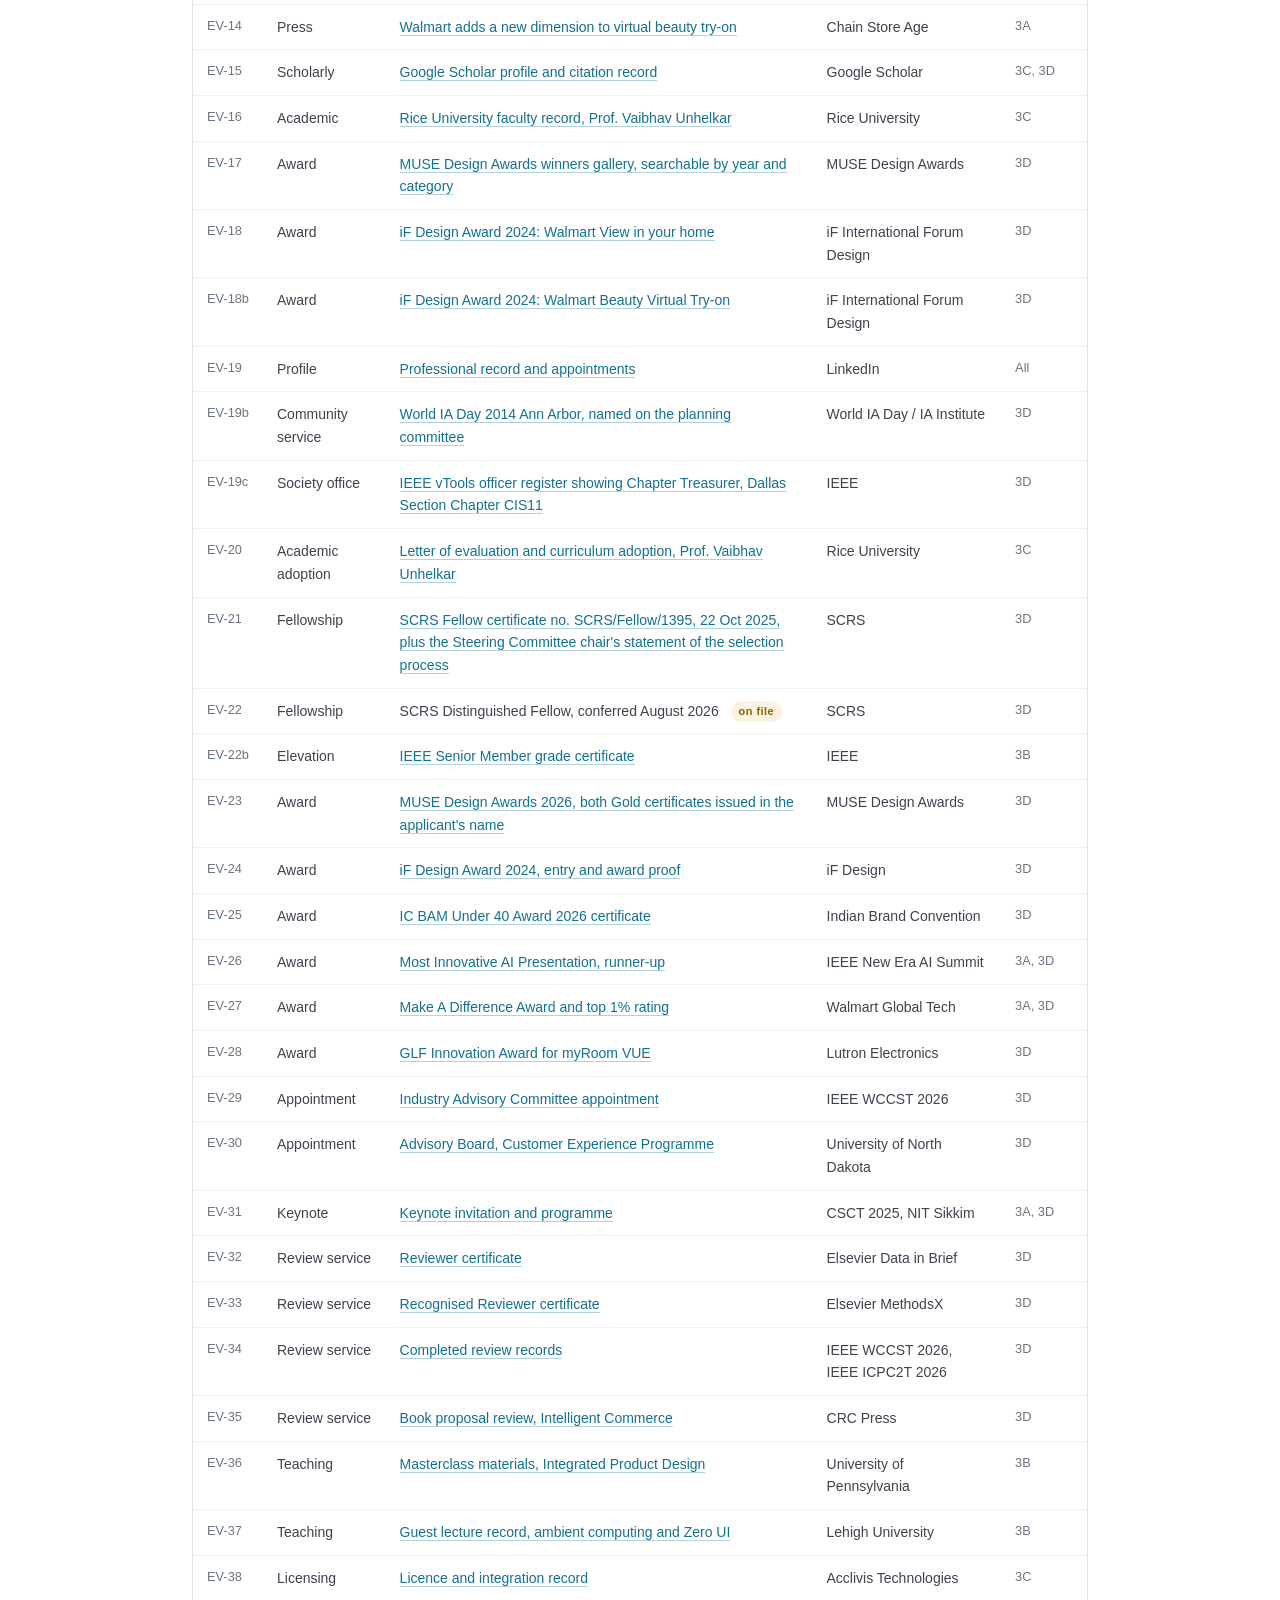
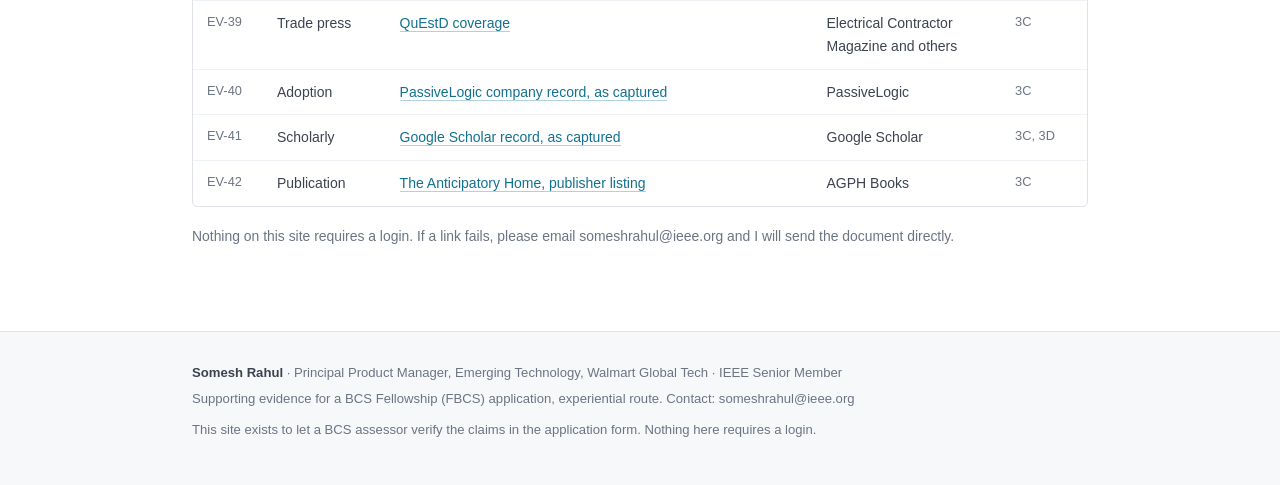
==== commit cca56b93: "Add files via upload" ====
--- a/evidence-matrix.html
+++ b/evidence-matrix.html
@@ -1,256 +1,123 @@
 <!DOCTYPE html>
-<html lang="en">
+<html lang="en-GB">
 <head>
-  <meta charset="UTF-8">
-  <meta name="viewport" content="width=device-width, initial-scale=1.0">
-  <title>Master Evidence Matrix — BCS Fellowship Dossier</title>
-  <link rel="stylesheet" href="styles.css">
+<meta charset="UTF-8">
+<meta name="viewport" content="width=device-width, initial-scale=1">
+<title>Evidence matrix &mdash; Somesh Rahul | BCS Fellowship Evidence</title>
+<meta name="description" content="Supporting evidence for the BCS Fellowship (FBCS) application of Somesh Rahul, experiential route.">
+<link rel="stylesheet" href="styles.css">
 </head>
 <body>
-  <header>
-  <div class="nav-container">
-    <a href="index.html" class="brand-title">
-      <svg width="24" height="24" viewBox="0 0 24 24" fill="none" stroke="currentColor" stroke-width="2" stroke-linecap="round" stroke-linejoin="round"><path d="M12 2L2 7l10 5 10-5-10-5zM2 17l10 5 10-5M2 12l10 5 10-5"/></svg>
-      Somesh Rahul | BCS Fellowship Dossier
+<header>
+  <div class="nav">
+    <a href="index.html" class="brand">
+      <svg width="20" height="20" viewBox="0 0 24 24" fill="none" stroke="currentColor" stroke-width="2" stroke-linecap="round" stroke-linejoin="round"><path d="M12 2L2 7l10 5 10-5-10-5zM2 17l10 5 10-5M2 12l10 5 10-5"/></svg>
+      Somesh Rahul &middot; BCS Fellowship Evidence
     </a>
-    <ul class="nav-links">
-      <li><a href="index.html" class="">Overview</a></li><li><a href="responsibility.html" class="">Responsibility</a></li><li><a href="mentoring.html" class="">Mentoring & Coaching</a></li><li><a href="innovation.html" class="">Invention & Innovation</a></li><li><a href="standing.html" class="">Standing in Community</a></li><li><a href="evidence-matrix.html" class="active">Evidence Matrix</a></li>
+    <ul class="navlinks">
+        <li><a href="index.html">Overview</a></li>
+        <li><a href="responsibility.html">Responsibility</a></li>
+        <li><a href="mentoring.html">Mentoring &amp; Coaching</a></li>
+        <li><a href="innovation.html">Invention &amp; Innovation</a></li>
+        <li><a href="standing.html">Standing in the Community</a></li>
+        <li><a href="evidence-matrix.html" class="active">Evidence Matrix</a></li>
     </ul>
   </div>
 </header>
-  
-  <main class="main-container">
-    <div class="breadcrumb">
-      <a href="index.html">Home</a> &gt; <span>Master Evidence Matrix</span>
+  <div class="wrap"><div class="crumb"><a href="index.html">Overview</a> &rsaquo; Evidence matrix</div></div>
+<section class="hero">
+  <div class="wrap">
+    
+    <div class="hero-text">
+    <span class="eyebrow">Verification index</span>
+    <h1>Master evidence matrix</h1>
+    <p class="lede">Every artefact behind the application, mapped to the section of the form it supports.</p>
+    
+    
     </div>
+  </div>
+</section>
 
-    <h1 style="font-size: 2.2rem; color: var(--primary); margin-bottom: 0.5rem;">Master Evidence Verification Matrix</h1>
-    <p style="color: var(--text-muted); font-size: 1.1rem; margin-bottom: 2rem;">Comprehensive inventory of primary source documentation, official patent registrations, third-party adoption proofs, academic adoption evaluations, and international honors.</p>
+<main>
+  <div class="wrap">
+<div class="assessor">
+  <h4>For the BCS assessor</h4>
+  <p>Each page on this site carries one of the four statements exactly as it appears in the
+  application form, followed by the primary sources for the claims it makes. The statement text is
+  generated from the same file the form was built from, so the two cannot drift apart.</p>
+  <p>Items marked <span class="pill live">verify</span> are public links that open without a login.
+  Items marked <span class="pill hold">on file</span> are original certificates and letters held by the
+  applicant and supplied to BCS on request. If any link fails, please email someshrahul@ieee.org and I will send the
+  document directly.</p>
+</div>
+<h2>Complete evidence inventory</h2>
+<p>Everything behind the four statements, mapped to the section of the form it supports. Rows with a
+link open a public record directly. Rows marked <span class="pill hold">on file</span> are original
+certificates, letters and appointment records held by the applicant and supplied to BCS on request.</p>
+<div class="tablewrap">
+  <table>
+    <thead><tr><th>Ref</th><th>Category</th><th>Artefact</th><th>Issuing body</th><th>Section</th></tr></thead>
+    <tbody>
+      <tr><td class="ref">EV-01</td><td>Patent</td><td><a href="https://patents.google.com/patent/US11438225B2/en" rel="noopener">US 11,438,225 B2, commissioning and controlling load control devices</a></td><td>USPTO</td><td class="ref">3C</td></tr>
+      <tr><td class="ref">EV-02</td><td>Patent</td><td><a href="https://patents.google.com/patent/US12166627B2/en" rel="noopener">US 12,166,627 B2, commissioning and controlling load control devices</a></td><td>USPTO</td><td class="ref">3C</td></tr>
+      <tr><td class="ref">EV-03</td><td>Patent</td><td><a href="https://patents.google.com/patent/EP3935791B1/en" rel="noopener">EP 3,935,791 B1, commissioning and controlling load control devices</a></td><td>EPO</td><td class="ref">3C</td></tr>
+      <tr><td class="ref">EV-04</td><td>Patent</td><td><a href="https://patents.google.com/patent/CA3115114C/en" rel="noopener">CA 3,115,114 C, load control system configuration tool</a></td><td>CIPO</td><td class="ref">3C</td></tr>
+      <tr><td class="ref">EV-05</td><td>Patent</td><td><a href="https://patents.google.com/patent/CN113170565B/en" rel="noopener">CN 113,170,565 B, load control system and computing device</a></td><td>CNIPA</td><td class="ref">3C</td></tr>
+      <tr><td class="ref">EV-06</td><td>Patent</td><td><a href="https://patents.google.com/patent/CN114761659B/en" rel="noopener">CN 114,761,659 B, control of covering materials and electric window treatments</a></td><td>CNIPA</td><td class="ref">3C</td></tr>
+      <tr><td class="ref">EV-07</td><td>Patent</td><td><a href="https://patents.google.com/patent/USD940160S1/en" rel="noopener">USD 940,160 S1, animated graphical user interface for building control</a></td><td>USPTO</td><td class="ref">3C</td></tr>
+      <tr><td class="ref">EV-08</td><td>Patent</td><td><a href="https://patents.google.com/patent/USD993972S1/en" rel="noopener">USD 993,972 S1, graphical user interface for building control</a></td><td>USPTO</td><td class="ref">3C</td></tr>
+      <tr><td class="ref">EV-09</td><td>Patent</td><td><a href="https://patents.google.com/patent/USD1070883S1/en" rel="noopener">USD 1,070,883 S1, graphical user interface for building control</a></td><td>USPTO</td><td class="ref">3C</td></tr>
+      <tr><td class="ref">EV-10</td><td>Citation</td><td><a href="https://patents.google.com/patent/US11438225B2/en" rel="noopener">Apple citation and PassiveLogic build-on, visible in the Cited by panel</a></td><td>Google Patents</td><td class="ref">3C</td></tr>
+      <tr><td class="ref">EV-11</td><td>Press</td><td><a href="https://corporate.walmart.com/news/2024/10/09/walmart-reveals-plan-for-scaling-artificial-intelligence-generative-ai-augmented-reality-and-immersive-commerce-experiences" rel="noopener">Walmart corporate: scaling AI, generative AI and augmented reality</a></td><td>Walmart Inc.</td><td class="ref">3A, 3C</td></tr>
+      <tr><td class="ref">EV-12</td><td>Press</td><td><a href="https://wwd.com/beauty-industry-news/beauty-features/walmart-virtual-try-on-tool-1235860064/" rel="noopener">Walmart adds virtual try-on tool for makeup</a></td><td>WWD</td><td class="ref">3A</td></tr>
+      <tr><td class="ref">EV-13</td><td>Press</td><td><a href="https://arinsider.co/2024/07/24/walmart-invests-big-in-ar-shopping/" rel="noopener">Walmart invests big in AR shopping</a></td><td>AR Insider</td><td class="ref">3A, 3C</td></tr>
+      <tr><td class="ref">EV-14</td><td>Press</td><td><a href="https://chainstoreage.com/walmart-adds-new-dimension-virtual-beauty-try" rel="noopener">Walmart adds a new dimension to virtual beauty try-on</a></td><td>Chain Store Age</td><td class="ref">3A</td></tr>
+      <tr><td class="ref">EV-15</td><td>Scholarly</td><td><a href="https://scholar.google.com/citations?hl=en&amp;user=lOHi43kAAAAJ" rel="noopener">Google Scholar profile and citation record</a></td><td>Google Scholar</td><td class="ref">3C, 3D</td></tr>
+      <tr><td class="ref">EV-16</td><td>Academic</td><td><a href="https://profiles.rice.edu/faculty/vaibhav-unhelkar" rel="noopener">Rice University faculty record, Prof. Vaibhav Unhelkar</a></td><td>Rice University</td><td class="ref">3C</td></tr>
+      <tr><td class="ref">EV-17</td><td>Award</td><td><a href="https://design.museaward.com/winner.php" rel="noopener">MUSE Design Awards winners gallery, searchable by year and category</a></td><td>MUSE Design Awards</td><td class="ref">3D</td></tr>
+      <tr><td class="ref">EV-18</td><td>Award</td><td><a href="https://ifdesign.com/en/winner-ranking/project/walmart-view-in-your-home/638773" rel="noopener">iF Design Award 2024: Walmart View in your home</a></td><td>iF International Forum Design</td><td class="ref">3D</td></tr>
+      <tr><td class="ref">EV-18b</td><td>Award</td><td><a href="https://ifdesign.com/en/winner-ranking/project/walmart-beauty-virtual-try-on/640012" rel="noopener">iF Design Award 2024: Walmart Beauty Virtual Try-on</a></td><td>iF International Forum Design</td><td class="ref">3D</td></tr>
+      <tr><td class="ref">EV-19</td><td>Profile</td><td><a href="https://www.linkedin.com/in/someshrahul" rel="noopener">Professional record and appointments</a></td><td>LinkedIn</td><td class="ref">All</td></tr>
+      <tr><td class="ref">EV-19b</td><td>Community service</td><td><a href="https://worldiaday.org/events/ann-arbor/2014" rel="noopener">World IA Day 2014 Ann Arbor, named on the planning committee</a></td><td>World IA Day / IA Institute</td><td class="ref">3D</td></tr>
+      <tr><td class="ref">EV-19c</td><td>Society office</td><td><a href="evidence/ieee-cis-treasurer.pdf">IEEE vTools officer register showing Chapter Treasurer, Dallas Section Chapter CIS11</a></td><td>IEEE</td><td class="ref">3D</td></tr>
+      <tr><td class="ref">EV-20</td><td>Academic adoption</td><td><a href="evidence/rice-unhelkar-letter.pdf">Letter of evaluation and curriculum adoption, Prof. Vaibhav Unhelkar</a></td><td>Rice University</td><td class="ref">3C</td></tr>
+      <tr><td class="ref">EV-21</td><td>Fellowship</td><td><a href="evidence/scrs-fellow.pdf">SCRS Fellow certificate no. SCRS/Fellow/1395, 22 Oct 2025, plus the Steering Committee chair's statement of the selection process</a></td><td>SCRS</td><td class="ref">3D</td></tr>
+      <tr><td class="ref">EV-22</td><td>Fellowship</td><td>SCRS Distinguished Fellow, conferred August 2026 <span class="pill hold">on file</span></td><td>SCRS</td><td class="ref">3D</td></tr>
+      <tr><td class="ref">EV-22b</td><td>Elevation</td><td><a href="evidence/ieee-senior-member.pdf">IEEE Senior Member grade certificate</a></td><td>IEEE</td><td class="ref">3B</td></tr>
+      <tr><td class="ref">EV-23</td><td>Award</td><td><a href="evidence/muse-2026-certificates.pdf">MUSE Design Awards 2026, both Gold certificates issued in the applicant's name</a></td><td>MUSE Design Awards</td><td class="ref">3D</td></tr>
+      <tr><td class="ref">EV-24</td><td>Award</td><td><a href="evidence/if-2024-award.pdf">iF Design Award 2024, entry and award proof</a></td><td>iF Design</td><td class="ref">3D</td></tr>
+      <tr><td class="ref">EV-25</td><td>Award</td><td><a href="evidence/icbam-under40.pdf">IC BAM Under 40 Award 2026 certificate</a></td><td>Indian Brand Convention</td><td class="ref">3D</td></tr>
+      <tr><td class="ref">EV-26</td><td>Award</td><td><a href="evidence/ieee-summit-2025.pdf">Most Innovative AI Presentation, runner-up</a></td><td>IEEE New Era AI Summit</td><td class="ref">3A, 3D</td></tr>
+      <tr><td class="ref">EV-27</td><td>Award</td><td><a href="evidence/walmart-mada.pdf">Make A Difference Award and top 1% rating</a></td><td>Walmart Global Tech</td><td class="ref">3A, 3D</td></tr>
+      <tr><td class="ref">EV-28</td><td>Award</td><td><a href="evidence/lutron-glf.pdf">GLF Innovation Award for myRoom VUE</a></td><td>Lutron Electronics</td><td class="ref">3D</td></tr>
+      <tr><td class="ref">EV-29</td><td>Appointment</td><td><a href="evidence/wccst-appointment.pdf">Industry Advisory Committee appointment</a></td><td>IEEE WCCST 2026</td><td class="ref">3D</td></tr>
+      <tr><td class="ref">EV-30</td><td>Appointment</td><td><a href="evidence/und-advisory.pdf">Advisory Board, Customer Experience Programme</a></td><td>University of North Dakota</td><td class="ref">3D</td></tr>
+      <tr><td class="ref">EV-31</td><td>Keynote</td><td><a href="evidence/csct-2025-keynote.pdf">Keynote invitation and programme</a></td><td>CSCT 2025, NIT Sikkim</td><td class="ref">3A, 3D</td></tr>
+      <tr><td class="ref">EV-32</td><td>Review service</td><td><a href="evidence/elsevier-dib.pdf">Reviewer certificate</a></td><td>Elsevier Data in Brief</td><td class="ref">3D</td></tr>
+      <tr><td class="ref">EV-33</td><td>Review service</td><td><a href="evidence/elsevier-methodsx.pdf">Recognised Reviewer certificate</a></td><td>Elsevier MethodsX</td><td class="ref">3D</td></tr>
+      <tr><td class="ref">EV-34</td><td>Review service</td><td><a href="evidence/ieee-reviews.pdf">Completed review records</a></td><td>IEEE WCCST 2026, IEEE ICPC2T 2026</td><td class="ref">3D</td></tr>
+      <tr><td class="ref">EV-35</td><td>Review service</td><td><a href="evidence/crc-press-review.pdf">Book proposal review, Intelligent Commerce</a></td><td>CRC Press</td><td class="ref">3D</td></tr>
+      <tr><td class="ref">EV-36</td><td>Teaching</td><td><a href="evidence/upenn-masterclass.pdf">Masterclass materials, Integrated Product Design</a></td><td>University of Pennsylvania</td><td class="ref">3B</td></tr>
+      <tr><td class="ref">EV-37</td><td>Teaching</td><td><a href="evidence/lehigh-lecture.pdf">Guest lecture record, ambient computing and Zero UI</a></td><td>Lehigh University</td><td class="ref">3B</td></tr>
+      <tr><td class="ref">EV-38</td><td>Licensing</td><td><a href="evidence/acclivis-licence.pdf">Licence and integration record</a></td><td>Acclivis Technologies</td><td class="ref">3C</td></tr>
+      <tr><td class="ref">EV-39</td><td>Trade press</td><td><a href="evidence/questd-coverage.pdf">QuEstD coverage</a></td><td>Electrical Contractor Magazine and others</td><td class="ref">3C</td></tr>
+      <tr><td class="ref">EV-40</td><td>Adoption</td><td><a href="evidence/passivelogic-adoption.pdf">PassiveLogic company record, as captured</a></td><td>PassiveLogic</td><td class="ref">3C</td></tr>
+      <tr><td class="ref">EV-41</td><td>Scholarly</td><td><a href="evidence/google-scholar.pdf">Google Scholar record, as captured</a></td><td>Google Scholar</td><td class="ref">3C, 3D</td></tr>
+      <tr><td class="ref">EV-42</td><td>Publication</td><td><a href="evidence/anticipatory-home-book.pdf">The Anticipatory Home, publisher listing</a></td><td>AGPH Books</td><td class="ref">3C</td></tr>
+    </tbody>
+  </table>
+</div>
+<p class="note">Nothing on this site requires a login. If a link fails, please email someshrahul@ieee.org
+and I will send the document directly.</p>
 
-    <div class="evidence-panel">
-      <table class="evidence-table">
-        <thead>
-          <tr>
-            <th>Ref #</th>
-            <th>Category</th>
-            <th>Evidentiary Artifact Description</th>
-            <th>Issuing Body / Authority</th>
-            <th>Application Section</th>
-          </tr>
-        </thead>
-        <tbody>
-          <!-- Category 1: Responsibility & Enterprise Impact -->
-          <tr>
-            <td><strong>EV-01</strong></td>
-            <td>Enterprise Platform</td>
-            <td><strong>00M+ Annual Revenue Documentation:</strong> Scaled GenAI 3D and immersive commerce platforms across 200k+ models and 165k+ AR SKUs.</td>
-            <td>Walmart Global Tech</td>
-            <td>Section 3A (Responsibility)</td>
-          </tr>
-          <tr>
-            <td><strong>EV-02</strong></td>
-            <td>Press & Media</td>
-            <td><strong>Corporate Scaling Strategy Announcement:</strong> Official release on scaling GenAI, AR, and immersive retail experiences.</td>
-            <td>Walmart Inc.</td>
-            <td>Section 3A (Responsibility)</td>
-          </tr>
-          <tr>
-            <td><strong>EV-03</strong></td>
-            <td>Press & Media</td>
-            <td><strong>WWD Coverage:</strong> Feature on Walmart Virtual Try-On and AI beauty transformation.</td>
-            <td>Women's Wear Daily (WWD)</td>
-            <td>Section 3A (Responsibility)</td>
-          </tr>
-          <tr>
-            <td><strong>EV-04</strong></td>
-            <td>Press & Media</td>
-            <td><strong>AR Insider Feature:</strong> Deep-dive analysis into Walmart's enterprise AR architecture.</td>
-            <td>AR Insider</td>
-            <td>Section 3A (Responsibility)</td>
-          </tr>
-          <tr>
-            <td><strong>EV-05</strong></td>
-            <td>Internal Honor</td>
-            <td><strong>Make A Difference Award (MADA):</strong> Top 1% organizational performance rating for emerging tech execution.</td>
-            <td>Walmart Global Tech</td>
-            <td>Section 3A & 3D</td>
-          </tr>
-
-          <!-- Category 2: Mentoring & Teaching -->
-          <tr>
-            <td><strong>EV-06</strong></td>
-            <td>Academic Teaching</td>
-            <td><strong>University of Pennsylvania Masterclasses:</strong> Syllabi and materials for <em>'The AI Product Orchestrator'</em> (2020, 2026).</td>
-            <td>Univ. of Pennsylvania (UPenn)</td>
-            <td>Section 3B (Mentoring)</td>
-          </tr>
-          <tr>
-            <td><strong>EV-07</strong></td>
-            <td>Academic Teaching</td>
-            <td><strong>Lehigh University Guest Lecture:</strong> Lecture record on Ambient Computing and Zero UI architectures.</td>
-            <td>Lehigh University</td>
-            <td>Section 3B (Mentoring)</td>
-          </tr>
-          <tr>
-            <td><strong>EV-08</strong></td>
-            <td>Mentorship Impact</td>
-            <td><strong>Enterprise Career Advancements:</strong> Promotion records of mentees into Senior PM and Engineering Lead positions.</td>
-            <td>Lutron / Walmart</td>
-            <td>Section 3B (Mentoring)</td>
-          </tr>
-          <tr>
-            <td><strong>EV-09</strong></td>
-            <td>STEM Outreach</td>
-            <td><strong>IEEE STEM & Youth Workshops:</strong> Instructional materials for hands-on engineering programs.</td>
-            <td>IEEE STEM Outreach</td>
-            <td>Section 3B (Mentoring)</td>
-          </tr>
-
-          <!-- Category 3: Invention & Patents -->
-          <tr>
-            <td><strong>EV-10</strong></td>
-            <td>Patent (Granted)</td>
-            <td><strong>US Patent 12,166,627 B2:</strong> Commissioning and controlling load control devices (Granted Dec 10, 2024).</td>
-            <td>USPTO</td>
-            <td>Section 3C (Invention)</td>
-          </tr>
-          <tr>
-            <td><strong>EV-11</strong></td>
-            <td>Patent (Granted)</td>
-            <td><strong>US Patent 11,438,225 B2:</strong> Commissioning and controlling load control devices (Granted Sep 6, 2022). Core engine for Lutron Athena (20–30% labor reduction).</td>
-            <td>USPTO</td>
-            <td>Section 3C (Invention)</td>
-          </tr>
-          <tr>
-            <td><strong>EV-12</strong></td>
-            <td>Patent (Granted)</td>
-            <td><strong>European Patent EP 3,935,791 B1:</strong> Load control device association & commissioning (Granted Nov 6, 2024).</td>
-            <td>EPO</td>
-            <td>Section 3C (Invention)</td>
-          </tr>
-          <tr>
-            <td><strong>EV-13</strong></td>
-            <td>Patent (Granted)</td>
-            <td><strong>Canadian Patent CA 3,115,114 C:</strong> Load control system configuration tools (Granted Sep 2023).</td>
-            <td>CIPO</td>
-            <td>Section 3C (Invention)</td>
-          </tr>
-          <tr>
-            <td><strong>EV-14</strong></td>
-            <td>Patent (Granted)</td>
-            <td><strong>China Patent CN 113170565 B & CN 114761659 B:</strong> Intelligent load control and wireless commissioning systems.</td>
-            <td>CNIPA</td>
-            <td>Section 3C (Invention)</td>
-          </tr>
-          <tr>
-            <td><strong>EV-15</strong></td>
-            <td>Design Patent</td>
-            <td><strong>USD 1,070,883 S1, USD 993,972 S1 & USD 940,160 S:</strong> GUIs for building automation and smart lighting control.</td>
-            <td>USPTO</td>
-            <td>Section 3C (Invention)</td>
-          </tr>
-          <tr>
-            <td><strong>EV-16</strong></td>
-            <td>Third-Party Citation</td>
-            <td><strong>Apple & PassiveLogic Citations:</strong> Independent citations of Somesh's patent portfolio (Apple smart device pairing, 10–12 PassiveLogic patents).</td>
-            <td>USPTO Public Records</td>
-            <td>Section 3C (Invention)</td>
-          </tr>
-          <tr>
-            <td><strong>EV-17</strong></td>
-            <td>Third-Party Adoption</td>
-            <td><strong>Acclivis Technologies (CEO Rajeev Kaushal) & ITS Adoption:</strong> Production implementation letters confirming adoption of patented RSSI proximity commissioning across non-lighting IoT modules.</td>
-            <td>Acclivis Technologies / ITS</td>
-            <td>Section 3C (Invention)</td>
-          </tr>
-          <tr>
-            <td><strong>EV-18</strong></td>
-            <td>Scholarly Book & Adoption</td>
-            <td><strong>'The Anticipatory Home' & Rice University Evaluation:</strong> Graduate curriculum evaluation letter by Prof. Vaibhav Unhelkar.</td>
-            <td>Rice University / Author</td>
-            <td>Section 3C (Invention)</td>
-          </tr>
-
-          <!-- Category 4: Standing & Awards -->
-          <tr>
-            <td><strong>EV-19</strong></td>
-            <td>International Award</td>
-            <td><strong>MUSE Design Awards (2 Gold Awards, 2026):</strong> Walmart Shop the Background & Dynamic Showroom.</td>
-            <td>International Awards Associate</td>
-            <td>Section 3D (Awards)</td>
-          </tr>
-          <tr>
-            <td><strong>EV-20</strong></td>
-            <td>International Award</td>
-            <td><strong>iF Design Award (2 Awards, 2024):</strong> Walmart Beauty Virtual Try-On and View in Home experiences.</td>
-            <td>iF Design Foundation (Germany)</td>
-            <td>Section 3D (Awards)</td>
-          </tr>
-          <tr>
-            <td><strong>EV-21</strong></td>
-            <td>Industry Award</td>
-            <td><strong>IC BAM Under 40 Award (2026):</strong> National recognition for technology and product innovation.</td>
-            <td>Indian Brand Convention</td>
-            <td>Section 3D (Awards)</td>
-          </tr>
-          <tr>
-            <td><strong>EV-22</strong></td>
-            <td>Conference Award</td>
-            <td><strong>Most Innovative AI Presentation (Runner-up, 2025):</strong> Real-time VTO at retail scale.</td>
-            <td>IEEE New Era AI Summit</td>
-            <td>Section 3D (Awards)</td>
-          </tr>
-          <tr>
-            <td><strong>EV-23</strong></td>
-            <td>Professional Grade</td>
-            <td><strong>IEEE Senior Member Elevation (#101529642):</strong> Elevation letter and peer assessment dossier.</td>
-            <td>IEEE</td>
-            <td>Section 3D (Standing)</td>
-          </tr>
-          <tr>
-            <td><strong>EV-24</strong></td>
-            <td>Fellowship Distinction</td>
-            <td><strong>Distinguished Fellow Induction:</strong> Fellow Certificate and Steering Committee Assessor appointment.</td>
-            <td>Soft Computing Research Society</td>
-            <td>Section 3D (Standing)</td>
-          </tr>
-          <tr>
-            <td><strong>EV-25</strong></td>
-            <td>Advisory Appointment</td>
-            <td><strong>Industry Advisory Committee Member:</strong> IEEE World Conference on Computational Science & Tech (WCCST 2026).</td>
-            <td>IEEE / WCCST 2026</td>
-            <td>Section 3D (Standing)</td>
-          </tr>
-          <tr>
-            <td><strong>EV-26</strong></td>
-            <td>Advisory Board</td>
-            <td><strong>University of North Dakota Advisory Board:</strong> Customer Experience Executive Advisory Board appointment.</td>
-            <td>Univ. of North Dakota</td>
-            <td>Section 3D (Standing)</td>
-          </tr>
-          <tr>
-            <td><strong>EV-27</strong></td>
-            <td>Keynote Address</td>
-            <td><strong>Keynote Speaker Invitation & Certificate:</strong> 4th Congress on Smart Computing Technologies (CSCT 2025).</td>
-            <td>NIT Sikkim / Springer SIST</td>
-            <td>Section 3D (Standing)</td>
-          </tr>
-          <tr>
-            <td><strong>EV-28</strong></td>
-            <td>Peer Review Service</td>
-            <td><strong>Elsevier & IEEE Reviewer Certifications:</strong> <em>Data in Brief</em>, <em>MethodsX</em>, WCCST 2026, and ICPC2T 2026.</td>
-            <td>Elsevier / IEEE</td>
-            <td>Section 3D (Standing)</td>
-          </tr>
-        </tbody>
-      </table>
-    </div>
-  </main>
-
-  <footer>
-  <p><strong>Somesh Rahul, MS (HCI), MBA, B.Tech | Senior Member IEEE | Fellow SCRS</strong></p>
-  <p>BCS Fellow (FBCS) Application Supporting Evidence Dossier &bull; Experiential Route</p>
-  <p style="margin-top: 0.5rem; font-size: 0.8rem; color: #94a3b8;">Wal-Mart Associates, Inc. &bull; Sunnyvale, CA &bull; Contact: somesh.rahul33@gmail.com</p>
+  </div>
+</main>
+<footer>
+  <div class="wrap">
+    <p><strong>Somesh Rahul</strong> &middot; Principal Product Manager, Emerging Technology, Walmart Global Tech &middot; IEEE Senior Member</p>
+    <p>Supporting evidence for a BCS Fellowship (FBCS) application, experiential route. Contact: someshrahul@ieee.org</p>
+    <p style="margin-top:9px">This site exists to let a BCS assessor verify the claims in the application form. Nothing here requires a login.</p>
+  </div>
 </footer>
 </body>
 </html>
--- a/styles.css
+++ b/styles.css
@@ -1,358 +1,157 @@
-/* BCS Fellowship Candidate Portfolio Styling */
-:root {
-  --primary: #005a36;
-  --primary-dark: #004225;
-  --primary-light: #e8f5e9;
-  --accent: #1e40af;
-  --accent-light: #eff6ff;
-  --text-main: #1f2937;
-  --text-muted: #4b5563;
-  --text-light: #6b7280;
-  --bg-page: #f8fafc;
-  --bg-card: #ffffff;
-  --border: #e2e8f0;
-  --border-focus: #94a3b8;
-  --shadow: 0 4px 6px -1px rgba(0, 0, 0, 0.1), 0 2px 4px -1px rgba(0, 0, 0, 0.06);
-  --shadow-lg: 0 10px 15px -3px rgba(0, 0, 0, 0.1), 0 4px 6px -2px rgba(0, 0, 0, 0.05);
+:root{
+  --ink:#15181d; --ink-2:#3c434e; --muted:#6b7482;
+  --line:#dfe3e9; --line-2:#eef1f5;
+  --bg:#ffffff; --bg-2:#f7f8fa; --bg-3:#f1f3f7;
+  --accent:#0b4f6c; --accent-2:#12718f; --accent-soft:#e8f1f5;
+  --ok:#1f6f4a; --ok-soft:#e7f3ec;
+  --warn:#8a6100; --warn-soft:#fbf2df;
+  --max:940px;
 }
+*{box-sizing:border-box;margin:0;padding:0}
+html,body{max-width:100%;overflow-x:hidden}
+img{max-width:100%;height:auto}
+html{-webkit-text-size-adjust:100%}
+body{
+  font-family:-apple-system,BlinkMacSystemFont,"Segoe UI","Helvetica Neue",Arial,sans-serif;
+  color:var(--ink); background:var(--bg);
+  font-size:16px; line-height:1.62; -webkit-font-smoothing:antialiased;
+}
+a{color:var(--accent-2);text-decoration:none;border-bottom:1px solid rgba(18,113,143,.32)}
+a:hover{border-bottom-color:var(--accent-2)}
 
-* {
-  box-sizing: border-box;
-  margin: 0;
-  padding: 0;
+/* ---------- header / nav ---------- */
+header{background:var(--ink);color:#fff;position:sticky;top:0;z-index:50}
+.nav{max-width:var(--max);margin:0 auto;padding:0 22px;display:flex;align-items:center;
+  justify-content:space-between;gap:18px;flex-wrap:wrap;min-height:56px}
+.brand{color:#fff;font-weight:600;font-size:.92rem;letter-spacing:.2px;border:0;
+  display:flex;align-items:center;gap:9px;padding:10px 0}
+.brand svg{opacity:.85;flex:none}
+.navlinks{list-style:none;display:flex;flex-wrap:wrap;gap:2px;padding-bottom:4px;min-width:0}
+.navlinks a{color:rgba(255,255,255,.72);border:0;font-size:.815rem;padding:7px 10px;
+  border-radius:5px;display:block;white-space:nowrap}
+.navlinks a:hover{color:#fff;background:rgba(255,255,255,.09)}
+.navlinks a.active{color:#fff;background:rgba(255,255,255,.16);font-weight:600}
+
+/* ---------- hero portrait ---------- */
+.hero .wrap.hero-split{display:flex;align-items:center;gap:30px}
+.hero-split .hero-text{flex:1 1 auto;min-width:0}
+.hero-split .hero-text h1{margin-bottom:10px}
+img.portrait{flex:0 0 auto;width:150px;height:150px;border-radius:50%;object-fit:cover;
+  display:block;background:var(--bg-3);
+  box-shadow:0 0 0 5px #fff, 0 3px 16px rgba(21,24,29,.13)}
+@media (max-width:760px){
+  .hero .wrap.hero-split{flex-direction:column;align-items:flex-start;gap:18px}
+  img.portrait{width:96px;height:96px;box-shadow:0 0 0 4px #fff,0 2px 10px rgba(21,24,29,.13)}
 }
+@media print{ img.portrait{width:96px;height:96px;box-shadow:none} }
 
-body {
-  font-family: -apple-system, BlinkMacSystemFont, "Segoe UI", Roboto, Helvetica, Arial, sans-serif;
-  background-color: var(--bg-page);
-  color: var(--text-main);
-  line-height: 1.6;
+/* ---------- page furniture ---------- */
+.wrap{max-width:var(--max);margin:0 auto;padding:0 22px}
+.crumb{font-size:.78rem;color:var(--muted);padding:18px 0 0}
+.crumb a{color:var(--muted)}
+main{padding-bottom:64px}
+
+.hero{background:var(--bg-2);border-bottom:1px solid var(--line);padding:40px 0 36px;margin-bottom:34px}
+.hero .wrap{max-width:var(--max)}
+.eyebrow{display:inline-block;font-size:.7rem;font-weight:700;letter-spacing:1.4px;
+  text-transform:uppercase;color:var(--accent);background:var(--accent-soft);
+  padding:5px 11px;border-radius:3px;margin-bottom:16px}
+h1{font-size:2.35rem;line-height:1.14;font-weight:650;letter-spacing:-.6px;margin-bottom:12px}
+.hero p.lede{font-size:1.03rem;color:var(--ink-2);max-width:66ch}
+.hero p.sub{font-size:.9rem;color:var(--muted);margin-top:12px;max-width:70ch}
+
+h2{font-size:1.32rem;font-weight:650;letter-spacing:-.25px;margin:40px 0 6px;
+  padding-bottom:9px;border-bottom:2px solid var(--ink)}
+h2:first-of-type{margin-top:0}
+h3{font-size:1.02rem;font-weight:650;margin:26px 0 8px}
+p{margin-bottom:14px}
+.note{font-size:.87rem;color:var(--muted);margin:-2px 0 20px}
+
+/* ---------- assessor strip ---------- */
+.assessor{border:1px solid var(--line);border-left:4px solid var(--accent);
+  background:var(--bg-2);padding:18px 22px;border-radius:4px;margin-bottom:32px}
+.assessor h4{font-size:.72rem;letter-spacing:1.3px;text-transform:uppercase;
+  color:var(--accent);margin-bottom:8px;font-weight:700}
+.assessor p{font-size:.92rem;margin-bottom:0;color:var(--ink-2)}
+.assessor p + p{margin-top:9px}
+
+/* ---------- badges / stats ---------- */
+.badges{display:flex;flex-wrap:wrap;gap:7px;margin-top:20px}
+.badge{font-size:.755rem;background:#fff;border:1px solid var(--line);
+  color:var(--ink-2);padding:5px 11px;border-radius:20px;white-space:nowrap}
+.stats{display:grid;grid-template-columns:repeat(auto-fit,minmax(150px,1fr));
+  gap:1px;background:var(--line);border:1px solid var(--line);border-radius:4px;
+  overflow:hidden;margin:0 0 34px}
+.stat{background:#fff;padding:20px 16px;text-align:center}
+.stat b{display:block;font-size:1.55rem;font-weight:650;color:var(--accent);letter-spacing:-.5px}
+.stat span{display:block;font-size:.755rem;color:var(--muted);margin-top:5px;line-height:1.42}
+
+/* ---------- STAR statement box ---------- */
+.star{border:1px solid var(--line);border-radius:5px;overflow:hidden;margin-bottom:12px}
+.star-head{background:var(--ink);color:#fff;padding:11px 20px;font-size:.75rem;
+  letter-spacing:1.2px;text-transform:uppercase;font-weight:700;
+  display:flex;justify-content:space-between;gap:12px;flex-wrap:wrap}
+.star-head span{font-weight:400;letter-spacing:.4px;text-transform:none;
+  color:rgba(255,255,255,.62);font-size:.78rem}
+.star-body{padding:6px 22px 20px}
+.star-body h5{font-size:.71rem;letter-spacing:1.3px;text-transform:uppercase;
+  color:var(--accent);font-weight:700;margin:20px 0 7px}
+.star-body p{margin-bottom:11px;font-size:.955rem;color:var(--ink-2)}
+.star-body p:last-child{margin-bottom:0}
+
+/* ---------- cards ---------- */
+.cards{display:grid;grid-template-columns:repeat(2,1fr);gap:16px;margin-bottom:8px}
+@media (max-width:700px){.cards{grid-template-columns:1fr}}
+.card{border:1px solid var(--line);border-radius:5px;padding:20px;display:flex;
+  flex-direction:column;justify-content:space-between;background:#fff}
+.card .tag{font-size:.68rem;font-weight:700;letter-spacing:1.1px;text-transform:uppercase;color:var(--accent)}
+.card h3{margin:7px 0 9px;font-size:1.08rem}
+.card p{font-size:.895rem;color:var(--ink-2);margin-bottom:16px}
+.btn{display:inline-block;background:var(--ink);color:#fff;border:0;font-size:.8rem;
+  font-weight:600;padding:9px 15px;border-radius:4px;align-self:flex-start}
+.btn:hover{background:var(--accent);color:#fff}
+
+/* ---------- tables ---------- */
+.tablewrap{overflow-x:auto;border:1px solid var(--line);border-radius:5px;margin-bottom:20px}
+table{border-collapse:collapse;width:100%;min-width:640px;font-size:.875rem}
+th{background:var(--bg-3);text-align:left;font-weight:650;padding:11px 14px;
+  border-bottom:1px solid var(--line);white-space:nowrap;font-size:.775rem;
+  letter-spacing:.4px;text-transform:uppercase;color:var(--ink-2)}
+td{padding:11px 14px;border-bottom:1px solid var(--line-2);vertical-align:top;color:var(--ink-2)}
+tr:last-child td{border-bottom:0}
+tr:hover td{background:var(--bg-2)}
+td.ref{font-variant-numeric:tabular-nums;white-space:nowrap;color:var(--muted);font-size:.8rem}
+
+/* ---------- evidence list ---------- */
+ul.ev{list-style:none;margin-bottom:20px}
+ul.ev li{padding:11px 0 11px 26px;border-bottom:1px solid var(--line-2);position:relative;font-size:.925rem}
+ul.ev li:last-child{border-bottom:0}
+ul.ev li:before{content:"";position:absolute;left:6px;top:1.05em;width:6px;height:6px;
+  border-radius:50%;background:var(--accent-2)}
+ul.ev li.pending:before{background:#c9ced6}
+.pill{display:inline-block;font-size:.68rem;font-weight:700;letter-spacing:.5px;
+  padding:2px 8px;border-radius:11px;margin-left:8px;vertical-align:1px;white-space:nowrap}
+.pill.live{background:var(--ok-soft);color:var(--ok)}
+.pill.file{background:var(--accent-soft);color:var(--accent)}
+.pill.hold{background:var(--warn-soft);color:var(--warn)}
+
+ul.plain{margin:0 0 18px 20px}
+ul.plain li{margin-bottom:7px;font-size:.94rem;color:var(--ink-2)}
+
+footer{border-top:1px solid var(--line);background:var(--bg-2);padding:30px 0 40px;
+  font-size:.82rem;color:var(--muted)}
+footer strong{color:var(--ink-2)}
+footer p{margin-bottom:5px}
+
+@media (max-width:640px){
+  h1{font-size:1.75rem}
+  .hero{padding:28px 0 26px}
+  body{font-size:15px}
+  .star-body{padding:6px 16px 18px}
 }
-
-/* Header & Nav */
-header {
-  background-color: #ffffff;
-  border-bottom: 1px solid var(--border);
-  position: sticky;
-  top: 0;
-  z-index: 100;
+@media print{
+  header,footer,.btn{display:none}
+  body{font-size:11pt}
+  a{color:var(--ink);border:0}
+  .star,.tablewrap{break-inside:avoid}
 }
-
-.nav-container {
-  max-width: 1200px;
-  margin: 0 auto;
-  padding: 1rem 2rem;
-  display: flex;
-  justify-content: space-between;
-  align-items: center;
-}
-
-.brand-title {
-  font-size: 1.25rem;
-  font-weight: 700;
-  color: var(--primary);
-  text-decoration: none;
-  display: flex;
-  align-items: center;
-  gap: 0.5rem;
-}
-
-.nav-links {
-  display: flex;
-  gap: 1.25rem;
-  list-style: none;
-}
-
-.nav-links a {
-  text-decoration: none;
-  color: var(--text-muted);
-  font-weight: 500;
-  font-size: 0.95rem;
-  padding: 0.5rem 0.75rem;
-  border-radius: 6px;
-  transition: all 0.2s;
-}
-
-.nav-links a:hover, .nav-links a.active {
-  color: var(--primary);
-  background-color: var(--primary-light);
-}
-
-/* Hero Section */
-.hero {
-  background: linear-gradient(135deg, #005a36 0%, #00331e 100%);
-  color: #ffffff;
-  padding: 3.5rem 2rem;
-}
-
-.hero-container {
-  max-width: 1200px;
-  margin: 0 auto;
-}
-
-.hero-tag {
-  display: inline-block;
-  background: rgba(255, 255, 255, 0.2);
-  padding: 0.25rem 0.75rem;
-  border-radius: 20px;
-  font-size: 0.85rem;
-  text-transform: uppercase;
-  letter-spacing: 0.05em;
-  margin-bottom: 1rem;
-}
-
-.hero h1 {
-  font-size: 2.5rem;
-  margin-bottom: 0.75rem;
-  font-weight: 800;
-}
-
-.hero p {
-  font-size: 1.2rem;
-  max-width: 800px;
-  opacity: 0.9;
-  margin-bottom: 1.5rem;
-}
-
-.badge-bar {
-  display: flex;
-  flex-wrap: wrap;
-  gap: 0.75rem;
-  margin-top: 1rem;
-}
-
-.badge {
-  background: #ffffff;
-  color: var(--primary-dark);
-  padding: 0.35rem 0.85rem;
-  border-radius: 6px;
-  font-weight: 600;
-  font-size: 0.85rem;
-  box-shadow: var(--shadow);
-}
-
-/* Stats Counter Bar */
-.stats-bar {
-  background: #ffffff;
-  border-bottom: 1px solid var(--border);
-  padding: 1.5rem 2rem;
-}
-
-.stats-container {
-  max-width: 1200px;
-  margin: 0 auto;
-  display: grid;
-  grid-template-columns: repeat(auto-fit, minmax(200px, 1fr));
-  gap: 1.5rem;
-  text-align: center;
-}
-
-.stat-item h3 {
-  font-size: 2rem;
-  color: var(--primary);
-  font-weight: 800;
-}
-
-.stat-item p {
-  font-size: 0.9rem;
-  color: var(--text-muted);
-  font-weight: 500;
-}
-
-/* Main Content Layout */
-.main-container {
-  max-width: 1200px;
-  margin: 2.5rem auto;
-  padding: 0 2rem;
-}
-
-.section-title {
-  font-size: 1.75rem;
-  font-weight: 700;
-  color: var(--text-main);
-  margin-bottom: 1.5rem;
-  border-bottom: 2px solid var(--primary);
-  padding-bottom: 0.5rem;
-}
-
-/* Cards Grid */
-.cards-grid {
-  display: grid;
-  grid-template-columns: repeat(auto-fit, minmax(280px, 1fr));
-  gap: 1.5rem;
-  margin-bottom: 2.5rem;
-}
-
-.card {
-  background: var(--bg-card);
-  border: 1px solid var(--border);
-  border-radius: 10px;
-  padding: 1.75rem;
-  box-shadow: var(--shadow);
-  transition: transform 0.2s, box-shadow 0.2s;
-  display: flex;
-  flex-direction: column;
-  justify-content: space-between;
-}
-
-.card:hover {
-  transform: translateY(-4px);
-  box-shadow: var(--shadow-lg);
-}
-
-.card h3 {
-  font-size: 1.25rem;
-  color: var(--primary);
-  margin-bottom: 0.75rem;
-}
-
-.card p {
-  color: var(--text-muted);
-  font-size: 0.95rem;
-  margin-bottom: 1.25rem;
-  flex-grow: 1;
-}
-
-.card-btn {
-  display: inline-block;
-  background: var(--primary);
-  color: #ffffff;
-  padding: 0.6rem 1.2rem;
-  border-radius: 6px;
-  text-decoration: none;
-  font-weight: 600;
-  font-size: 0.9rem;
-  text-align: center;
-  transition: background 0.2s;
-}
-
-.card-btn:hover {
-  background: var(--primary-dark);
-}
-
-/* STAR Statement Box */
-.star-box {
-  background: #ffffff;
-  border: 1px solid var(--border);
-  border-left: 5px solid var(--primary);
-  border-radius: 8px;
-  padding: 2rem;
-  margin-bottom: 2.5rem;
-  box-shadow: var(--shadow);
-}
-
-.star-box h2 {
-  font-size: 1.4rem;
-  color: var(--primary-dark);
-  margin-bottom: 1.25rem;
-}
-
-.star-section {
-  margin-bottom: 1.25rem;
-}
-
-.star-heading {
-  font-weight: 700;
-  color: var(--primary);
-  text-transform: uppercase;
-  font-size: 0.85rem;
-  letter-spacing: 0.05em;
-  margin-bottom: 0.35rem;
-}
-
-.star-text {
-  color: var(--text-main);
-  font-size: 1rem;
-}
-
-.star-text p {
-  margin-bottom: 0.75rem;
-}
-
-.star-text ul {
-  margin-left: 1.5rem;
-  margin-bottom: 0.75rem;
-}
-
-.star-text li {
-  margin-bottom: 0.5rem;
-}
-
-/* Evidence Deep Dive Panels */
-.evidence-panel {
-  background: #ffffff;
-  border: 1px solid var(--border);
-  border-radius: 8px;
-  padding: 2rem;
-  margin-bottom: 2rem;
-  box-shadow: var(--shadow);
-}
-
-.evidence-panel h3 {
-  font-size: 1.3rem;
-  color: var(--primary);
-  margin-bottom: 1rem;
-}
-
-.evidence-panel p {
-  margin-bottom: 1rem;
-  color: var(--text-muted);
-}
-
-/* Evidence Table */
-.evidence-table {
-  width: 100%;
-  border-collapse: collapse;
-  margin-top: 1.25rem;
-  margin-bottom: 1.25rem;
-}
-
-.evidence-table th, .evidence-table td {
-  padding: 0.85rem 1rem;
-  text-align: left;
-  border-bottom: 1px solid var(--border);
-  font-size: 0.92rem;
-}
-
-.evidence-table th {
-  background-color: var(--bg-page);
-  font-weight: 600;
-  color: var(--text-main);
-}
-
-.evidence-table tr:hover {
-  background-color: var(--primary-light);
-}
-
-.evidence-link {
-  color: var(--accent);
-  text-decoration: none;
-  font-weight: 600;
-}
-
-.evidence-link:hover {
-  text-decoration: underline;
-}
-
-/* Breadcrumb */
-.breadcrumb {
-  margin-bottom: 1.5rem;
-  font-size: 0.9rem;
-  color: var(--text-light);
-}
-
-.breadcrumb a {
-  color: var(--primary);
-  text-decoration: none;
-}
-
-/* Footer */
-footer {
-  background: #ffffff;
-  border-top: 1px solid var(--border);
-  padding: 2.5rem 2rem;
-  margin-top: 4rem;
-  text-align: center;
-  color: var(--text-light);
-  font-size: 0.9rem;
-}
